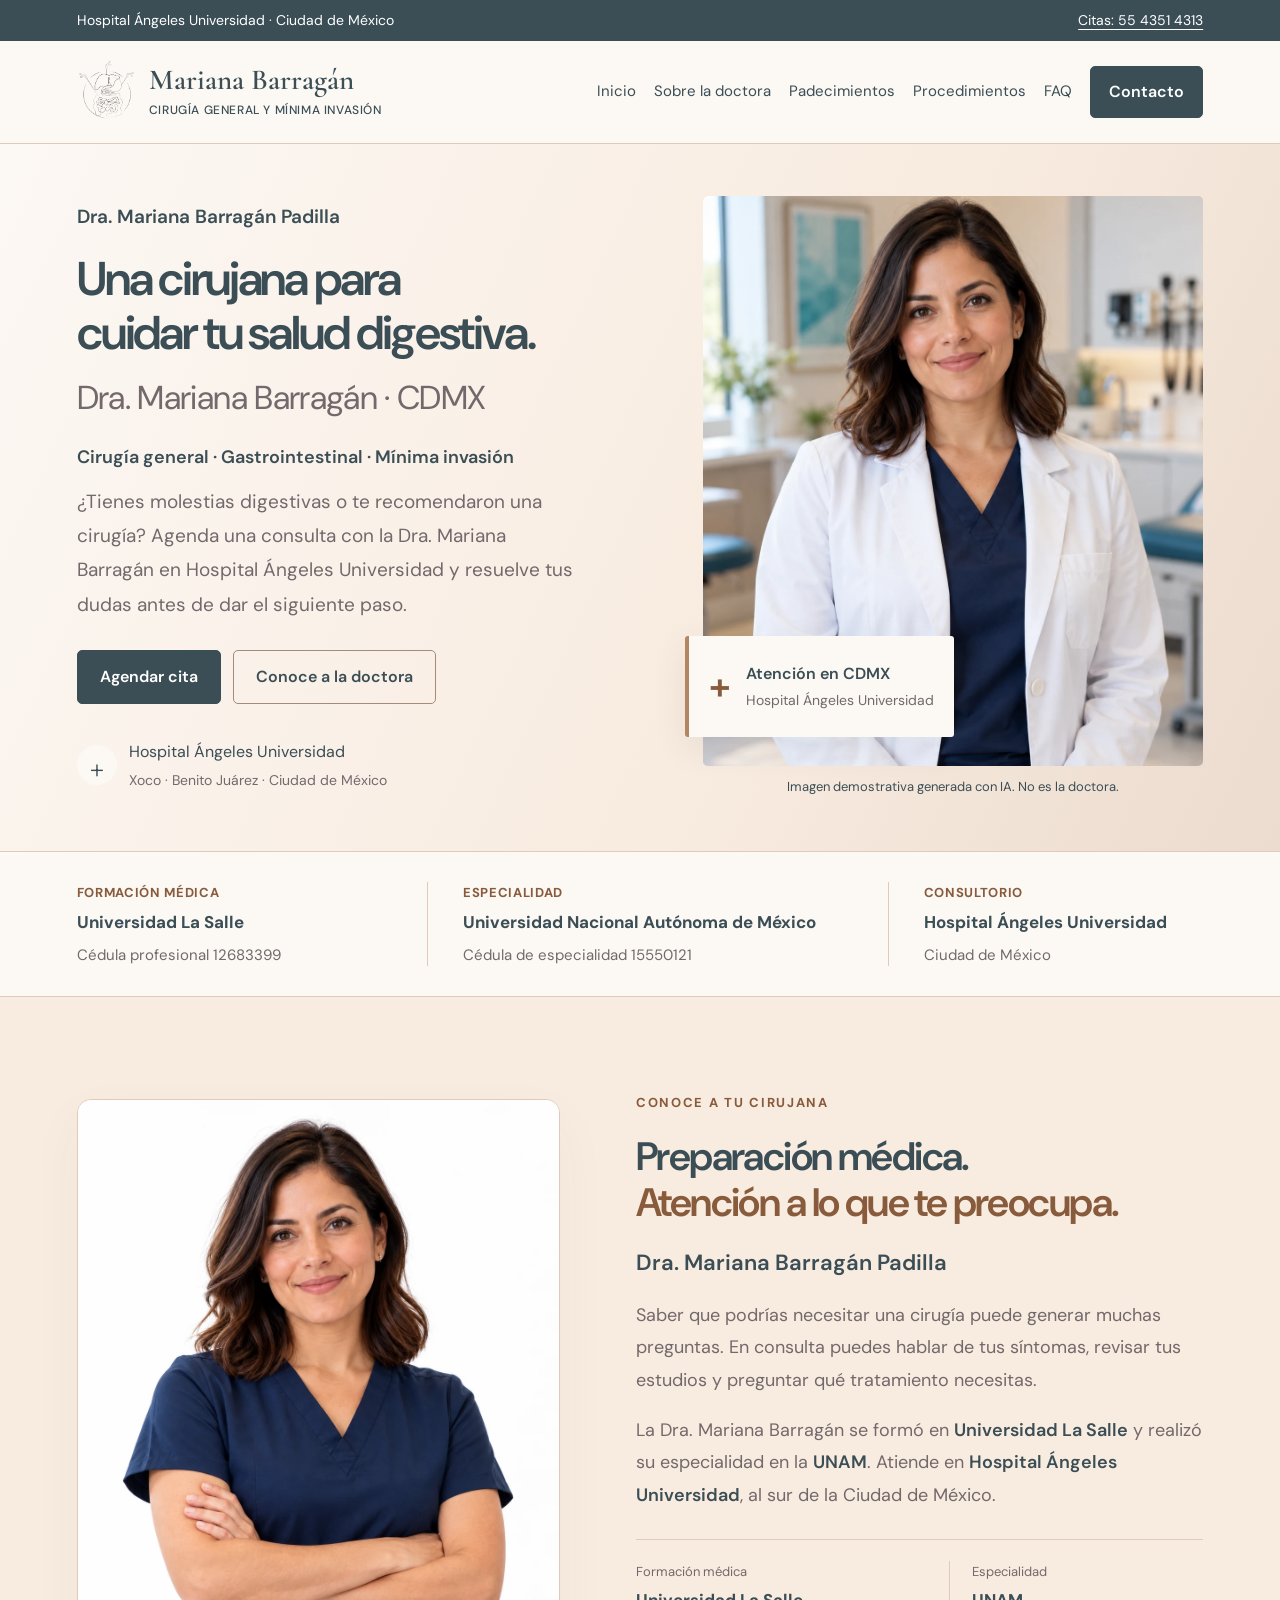
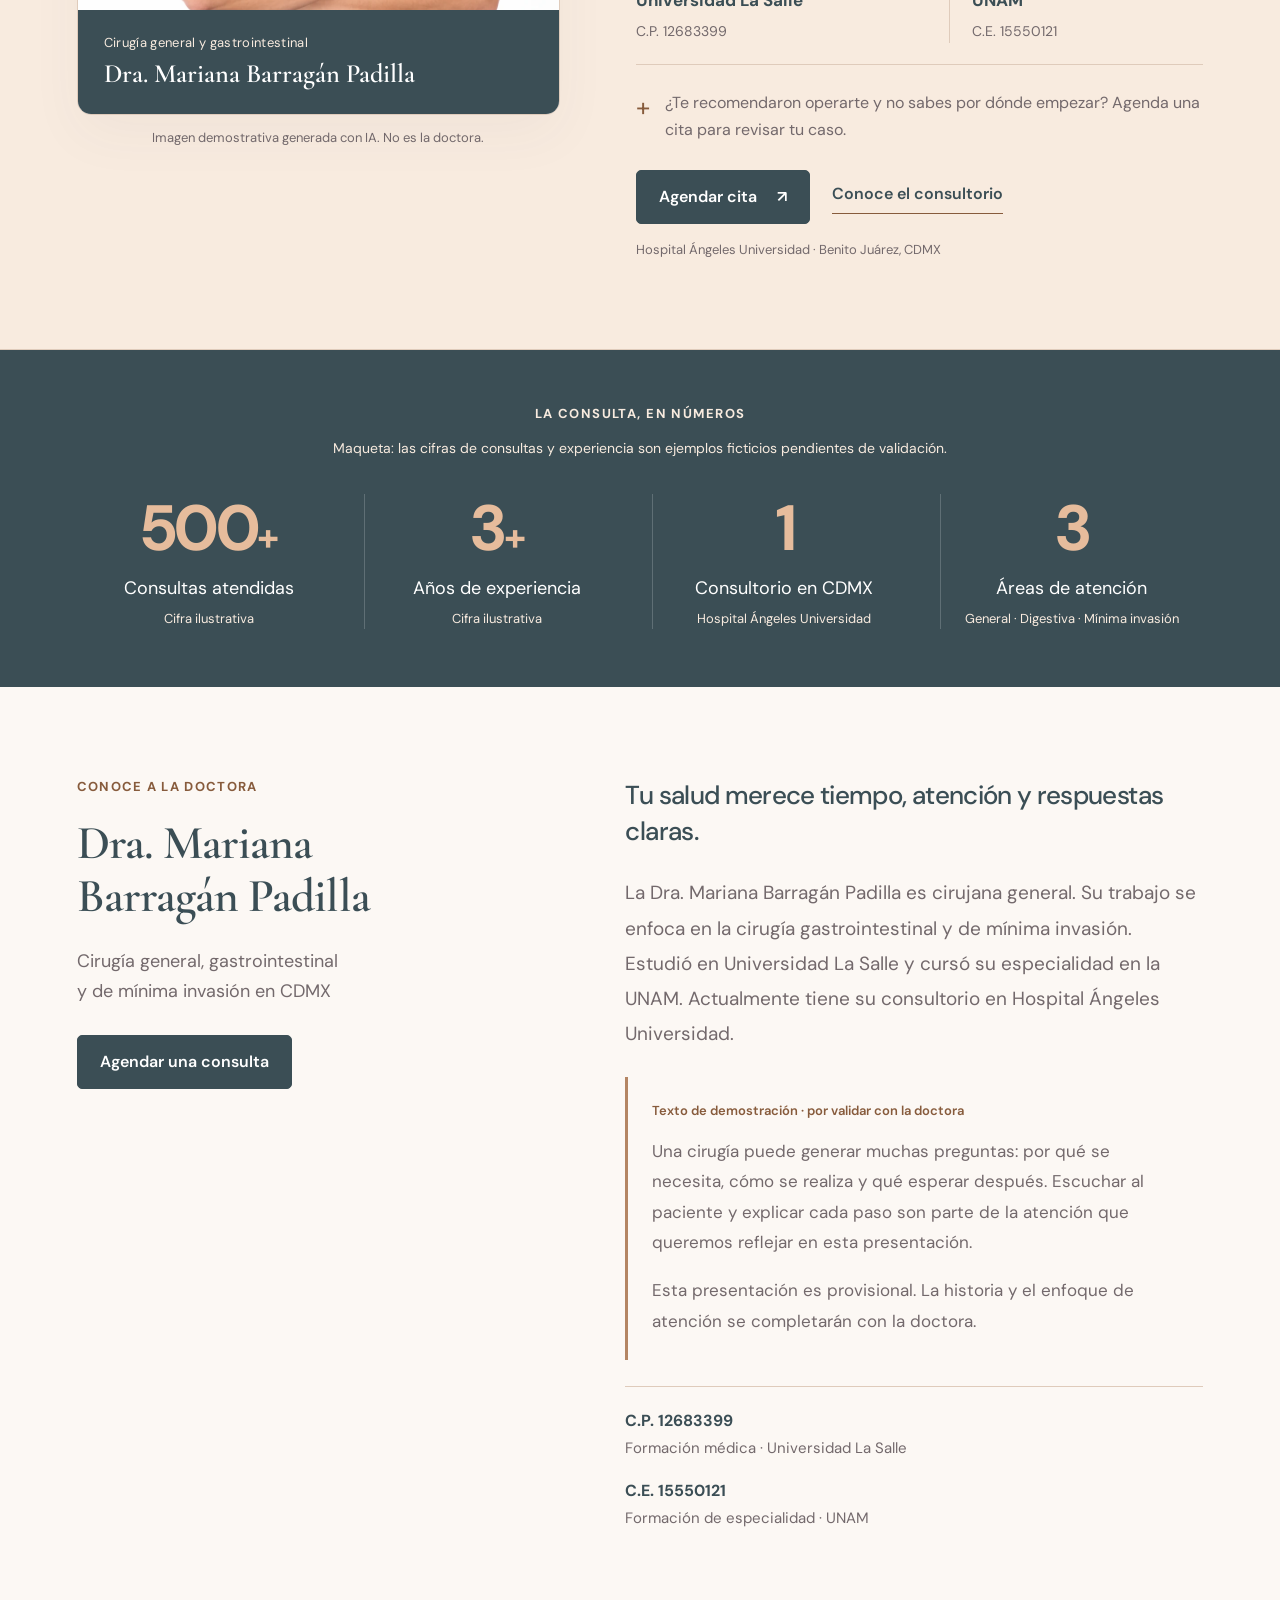
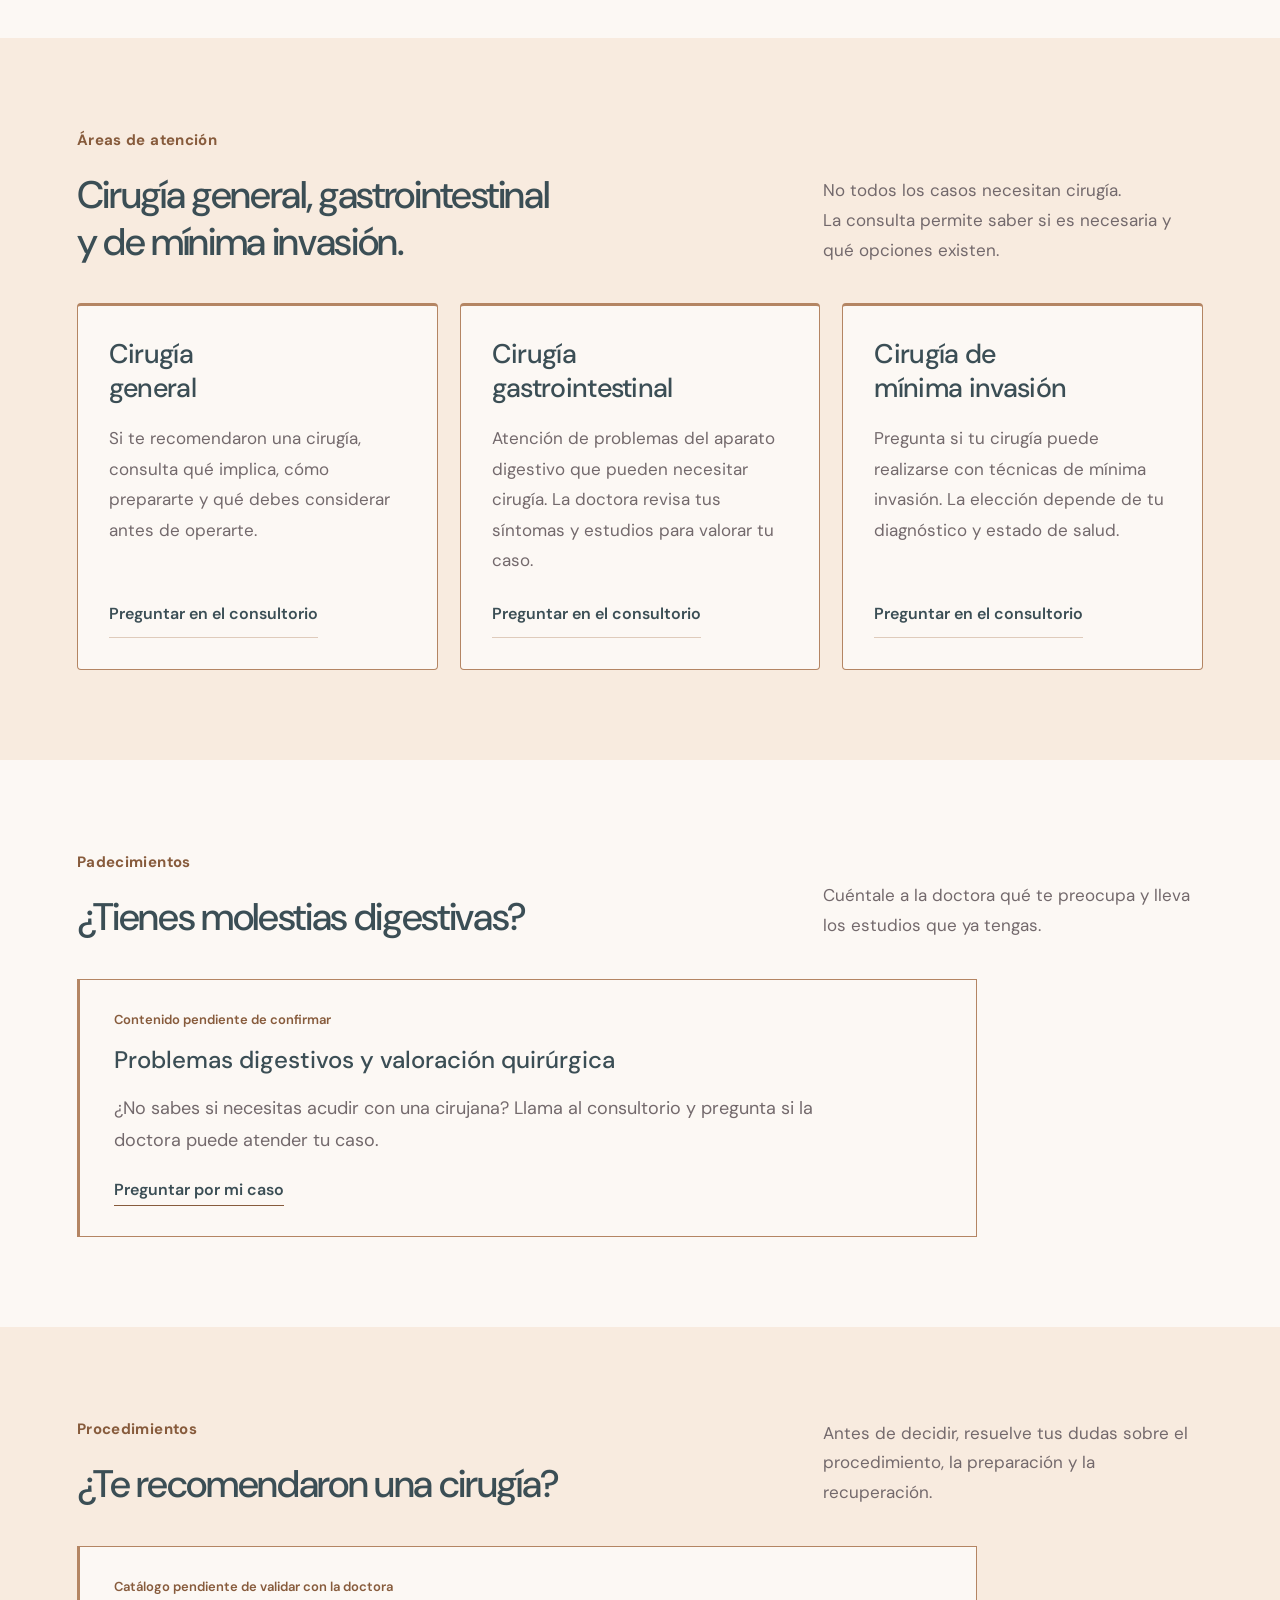
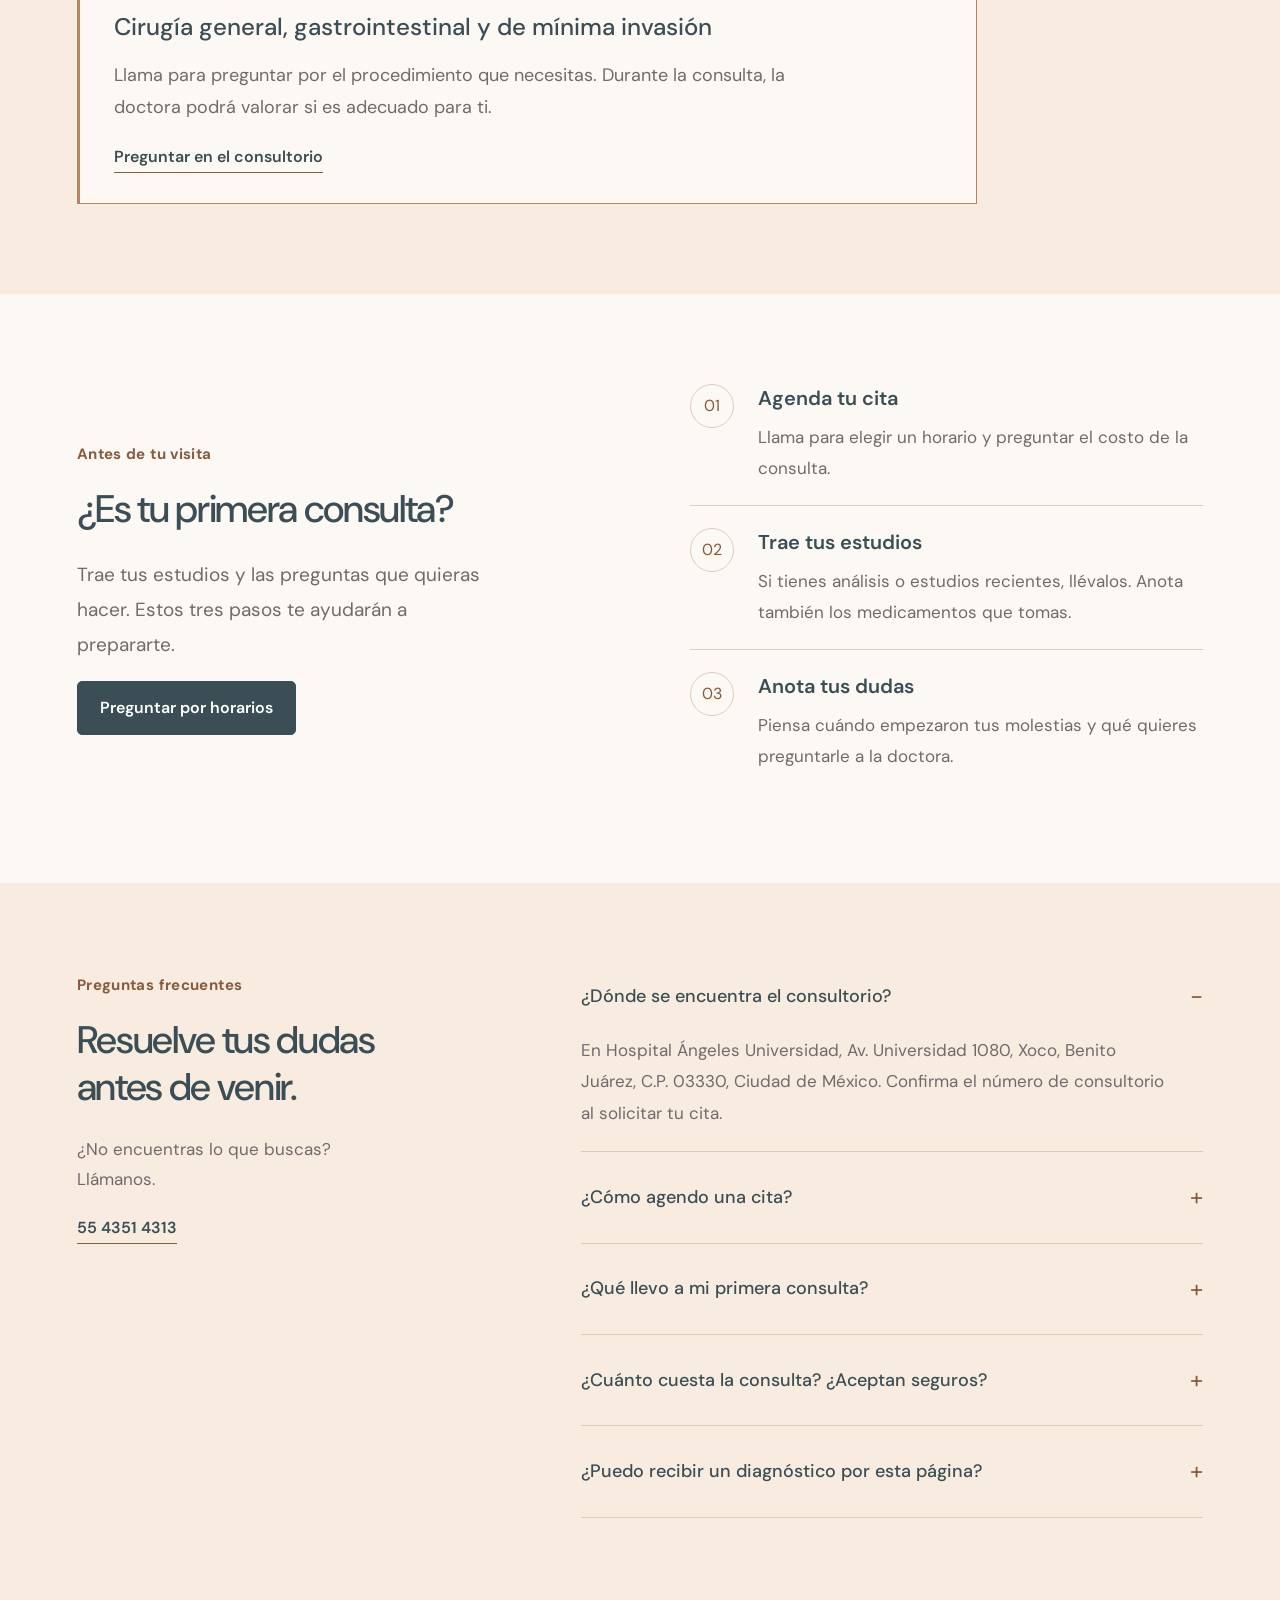
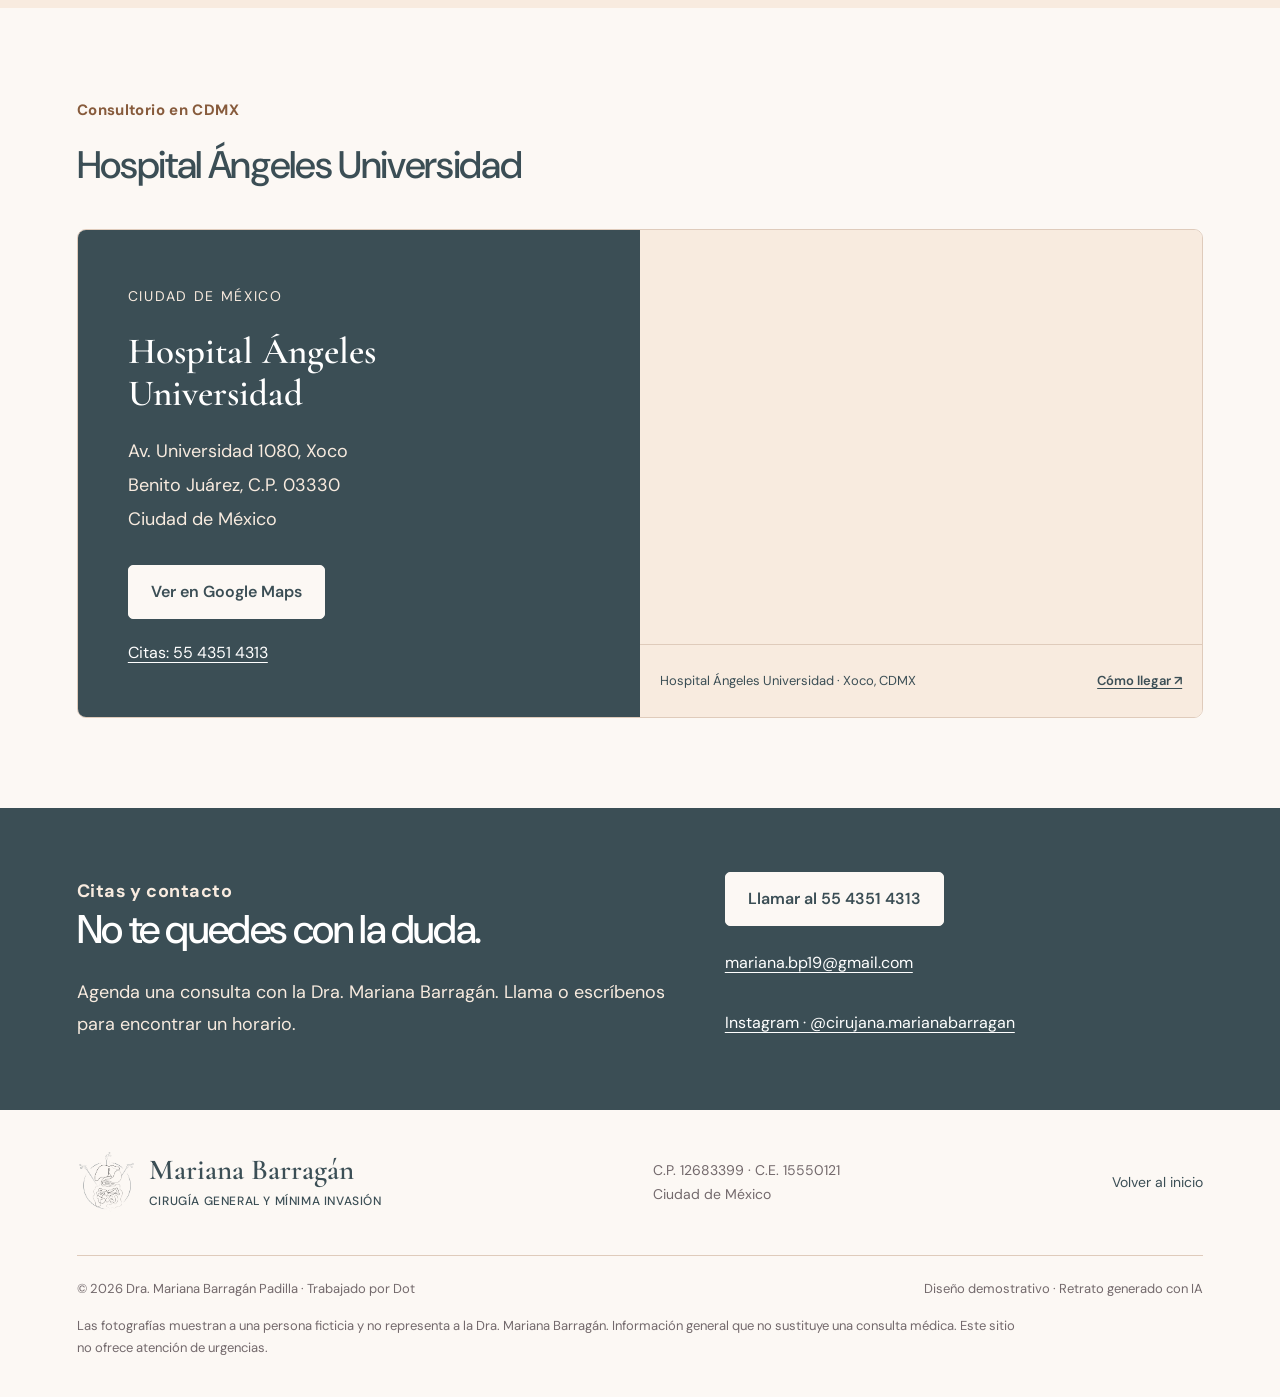
==== index.html @ 7e8cce8a "Página demostrativa de la Dra. Mariana Barragán Padilla Sitio estático trabajado por Dot. Retratos g" ====
<!doctype html>
<html lang="es"><head><meta charset="utf-8"><meta name="viewport" content="width=device-width,initial-scale=1"><meta name="robots" content="noindex,nofollow"><title>Dra. Mariana Barragán | Cirugía general en CDMX</title><meta name="description" content="Cirugía general, gastrointestinal y de mínima invasión. Dra. Mariana Barragán Padilla, Hospital Ángeles Universidad, Ciudad de México."><meta name="theme-color" content="#3b4e55"><link rel="icon" href="favicon.svg"><link rel="preconnect" href="https://fonts.googleapis.com"><link rel="preconnect" href="https://fonts.gstatic.com" crossorigin><link rel="stylesheet" href="style.css"></head>
<body><a class="skip" href="#contenido">Saltar al contenido</a>
<div class="topbar"><div class="wrap"><span>Hospital Ángeles Universidad · Ciudad de México</span><a href="tel:+525543514313">Citas: 55 4351 4313</a></div></div>
<header><div class="wrap navigation"><a class="brand" href="#inicio"><img src="isotipo.png" alt="" width="54" height="58"><span>Mariana Barragán<small>CIRUGÍA GENERAL Y MÍNIMA INVASIÓN</small></span></a><button class="menu-toggle" aria-label="Abrir menú" aria-expanded="false" aria-controls="menu">Menú <span>☰</span></button><nav id="menu" aria-label="Principal"><a href="#inicio">Inicio</a><a href="#trayectoria">Sobre la doctora</a><a href="#padecimientos">Padecimientos</a><a href="#procedimientos">Procedimientos</a><a href="#preguntas">FAQ</a><a class="button compact" href="#contacto">Contacto</a></nav></div></header>
<main id="contenido"><section class="hero" id="inicio"><div class="wrap hero-grid"><div class="hero-copy"><p class="eyebrow">Dra. Mariana Barragán Padilla</p><h1>Una cirujana para<br>cuidar tu salud digestiva.<br><em>Dra. Mariana Barragán · CDMX</em></h1><p class="doctor-name">Cirugía general · Gastrointestinal · Mínima invasión</p><p class="lead">¿Tienes molestias digestivas o te recomendaron una cirugía? Agenda una consulta con la Dra. Mariana Barragán en Hospital Ángeles Universidad y resuelve tus dudas antes de dar el siguiente paso.</p><div class="actions"><a class="button" href="tel:+525543514313">Agendar cita</a><a class="button secondary" href="#perfil">Conoce a la doctora</a></div><div class="hero-note"><span class="plus" aria-hidden="true">+</span><span>Hospital Ángeles Universidad<small>Xoco · Benito Juárez · Ciudad de México</small></span></div></div><figure class="portrait"><img src="doctora-demo.webp" alt="Retrato demostrativo de una médica ficticia generado con inteligencia artificial" width="1024" height="1280" fetchpriority="high"><figcaption>Imagen demostrativa generada con IA. No es la doctora.</figcaption><div class="portrait-card"><span class="card-symbol" aria-hidden="true">+</span><div>Atención en CDMX<small>Hospital Ángeles Universidad</small></div></div></figure></div></section>
<section class="credentials-strip" aria-label="Datos profesionales"><div class="wrap credentials-grid"><div><small>FORMACIÓN MÉDICA</small><strong>Universidad La Salle</strong><span>Cédula profesional 12683399</span></div><div><small>ESPECIALIDAD</small><strong>Universidad Nacional Autónoma de México</strong><span>Cédula de especialidad 15550121</span></div><div><small>CONSULTORIO</small><strong>Hospital Ángeles Universidad</strong><span>Ciudad de México</span></div></div></section>
<section class="profile-section" id="perfil"><div class="section wrap profile">
<figure class="profile-photo"><div class="profile-photo-frame"><img src="doctora-perfil.webp" alt="Retrato demostrativo de una cirujana ficticia con uniforme azul, generado con inteligencia artificial" width="1086" height="1448" loading="lazy"><div class="profile-photo-label"><span>Cirugía general y gastrointestinal</span><strong>Dra. Mariana Barragán Padilla</strong></div></div><figcaption>Imagen demostrativa generada con IA. No es la doctora.</figcaption></figure>
<div class="profile-copy"><p class="eyebrow">Conoce a tu cirujana</p><h2>Preparación médica.<br><em>Atención a lo que te preocupa.</em></h2><p class="profile-name">Dra. Mariana Barragán Padilla</p><p class="body-copy">Saber que podrías necesitar una cirugía puede generar muchas preguntas. En consulta puedes hablar de tus síntomas, revisar tus estudios y preguntar qué tratamiento necesitas.</p><p class="body-copy">La Dra. Mariana Barragán se formó en <strong>Universidad La Salle</strong> y realizó su especialidad en la <strong>UNAM</strong>. Atiende en <strong>Hospital Ángeles Universidad</strong>, al sur de la Ciudad de México.</p>
<div class="profile-credentials" aria-label="Formación y ubicación"><div><span>Formación médica</span><strong>Universidad La Salle</strong><small>C.P. 12683399</small></div><div><span>Especialidad</span><strong>UNAM</strong><small>C.E. 15550121</small></div></div>
<div class="profile-invitation"><span aria-hidden="true">+</span><p>¿Te recomendaron operarte y no sabes por dónde empezar? Agenda una cita para revisar tu caso.</p></div>
<div class="profile-actions"><a class="button" href="tel:+525543514313">Agendar cita <span aria-hidden="true">↗</span></a><a class="text-link" href="#ubicacion">Conoce el consultorio</a></div><p class="profile-location">Hospital Ángeles Universidad · Benito Juárez, CDMX</p></div></div></section>
<section class="practice-numbers" aria-labelledby="numbers-title"><div class="wrap"><p class="eyebrow" id="numbers-title">La consulta, en números</p><p class="demo-note">Maqueta: las cifras de consultas y experiencia son ejemplos ficticios pendientes de validación.</p><div class="numbers-grid"><div><strong>500<span>+</span></strong><p>Consultas atendidas</p><small>Cifra ilustrativa</small></div><div><strong>3<span>+</span></strong><p>Años de experiencia</p><small>Cifra ilustrativa</small></div><div><strong>1</strong><p>Consultorio en CDMX</p><small>Hospital Ángeles Universidad</small></div><div><strong>3</strong><p>Áreas de atención</p><small>General · Digestiva · Mínima invasión</small></div></div></div></section>
<section class="section wrap biography" id="trayectoria"><div class="biography-title"><p class="eyebrow">Conoce a la doctora</p><h2>Dra. Mariana<br>Barragán Padilla</h2><p class="biography-specialty">Cirugía general, gastrointestinal<br>y de mínima invasión en CDMX</p><a class="button" href="#contacto">Agendar una consulta</a></div><div class="biography-content"><p class="biography-lead">Tu salud merece tiempo, atención y respuestas claras.</p><p class="body-copy">La Dra. Mariana Barragán Padilla es cirujana general. Su trabajo se enfoca en la cirugía gastrointestinal y de mínima invasión. Estudió en Universidad La Salle y cursó su especialidad en la UNAM. Actualmente tiene su consultorio en Hospital Ángeles Universidad.</p><div class="biography-draft"><span class="draft-label">Texto de demostración · por validar con la doctora</span><p>Una cirugía puede generar muchas preguntas: por qué se necesita, cómo se realiza y qué esperar después. Escuchar al paciente y explicar cada paso son parte de la atención que queremos reflejar en esta presentación.</p><p>Esta presentación es provisional. La historia y el enfoque de atención se completarán con la doctora.</p></div><div class="biography-licenses"><p><strong>C.P. 12683399</strong><span>Formación médica · Universidad La Salle</span></p><p><strong>C.E. 15550121</strong><span>Formación de especialidad · UNAM</span></p></div></div></section>
<section class="specialties section" id="especialidades"><div class="wrap"><div class="section-heading"><div><p class="eyebrow">Áreas de atención</p><h2>Cirugía general, gastrointestinal<br>y de mínima invasión.</h2></div><p>No todos los casos necesitan cirugía.<br>La consulta permite saber si es necesaria y qué opciones existen.</p></div><div class="specialty-grid"><article><h3>Cirugía<br>general</h3><p>Si te recomendaron una cirugía, consulta qué implica, cómo prepararte y qué debes considerar antes de operarte.</p><a href="#contacto">Preguntar en el consultorio</a></article><article><h3>Cirugía<br>gastrointestinal</h3><p>Atención de problemas del aparato digestivo que pueden necesitar cirugía. La doctora revisa tus síntomas y estudios para valorar tu caso.</p><a href="#contacto">Preguntar en el consultorio</a></article><article><h3>Cirugía de<br>mínima invasión</h3><p>Pregunta si tu cirugía puede realizarse con técnicas de mínima invasión. La elección depende de tu diagnóstico y estado de salud.</p><a href="#contacto">Preguntar en el consultorio</a></article></div></div></section>
<section class="section wrap clinical-menu" id="padecimientos"><div class="section-heading"><div><p class="eyebrow">Padecimientos</p><h2>¿Tienes molestias digestivas?</h2></div><p>Cuéntale a la doctora qué te preocupa y lleva los estudios que ya tengas.</p></div><div class="pending-catalog"><span class="draft-label">Contenido pendiente de confirmar</span><h3>Problemas digestivos y valoración quirúrgica</h3><p>¿No sabes si necesitas acudir con una cirujana? Llama al consultorio y pregunta si la doctora puede atender tu caso.</p><a class="text-link" href="#contacto">Preguntar por mi caso</a></div></section>
<section class="procedures-section" id="procedimientos"><div class="section wrap"><div class="section-heading"><div><p class="eyebrow">Procedimientos</p><h2>¿Te recomendaron una cirugía?</h2></div><p>Antes de decidir, resuelve tus dudas sobre el procedimiento, la preparación y la recuperación.</p></div><div class="pending-catalog"><span class="draft-label">Catálogo pendiente de validar con la doctora</span><h3>Cirugía general, gastrointestinal y de mínima invasión</h3><p>Llama para preguntar por el procedimiento que necesitas. Durante la consulta, la doctora podrá valorar si es adecuado para ti.</p><a class="text-link" href="#contacto">Preguntar en el consultorio</a></div></div></section>
<section class="section wrap preparation"><div><p class="eyebrow">Antes de tu visita</p><h2>¿Es tu primera consulta?</h2><p class="body-copy">Trae tus estudios y las preguntas que quieras hacer. Estos tres pasos te ayudarán a prepararte.</p><a class="button" href="tel:+525543514313">Preguntar por horarios</a></div><div class="steps"><article><span>01</span><div><h3>Agenda tu cita</h3><p>Llama para elegir un horario y preguntar el costo de la consulta.</p></div></article><article><span>02</span><div><h3>Trae tus estudios</h3><p>Si tienes análisis o estudios recientes, llévalos. Anota también los medicamentos que tomas.</p></div></article><article><span>03</span><div><h3>Anota tus dudas</h3><p>Piensa cuándo empezaron tus molestias y qué quieres preguntarle a la doctora.</p></div></article></div></section>
<section class="faq section" id="preguntas"><div class="wrap faq-grid"><div><p class="eyebrow">Preguntas frecuentes</p><h2>Resuelve tus dudas antes de venir.</h2><p>¿No encuentras lo que buscas? Llámanos.</p><a class="text-link" href="tel:+525543514313">55 4351 4313</a></div><div class="questions"><details open><summary>¿Dónde se encuentra el consultorio?</summary><p>En Hospital Ángeles Universidad, Av. Universidad 1080, Xoco, Benito Juárez, C.P. 03330, Ciudad de México. Confirma el número de consultorio al solicitar tu cita.</p></details><details><summary>¿Cómo agendo una cita?</summary><p>Llama al 55 4351 4313 o escribe a mariana.bp19@gmail.com. En el consultorio te confirmarán el horario y los datos de tu cita.</p></details><details><summary>¿Qué llevo a mi primera consulta?</summary><p>Lleva los estudios que tengas y una lista de los medicamentos que tomas. Si necesitas alguna preparación, te lo indicarán al agendar.</p></details><details><summary>¿Cuánto cuesta la consulta? ¿Aceptan seguros?</summary><p>Llama al consultorio para conocer el costo y preguntar si trabajan con tu aseguradora. Confírmalo antes de acudir.</p></details><details><summary>¿Puedo recibir un diagnóstico por esta página?</summary><p>No. La información del sitio es general y no sustituye una valoración médica. Este sitio no ofrece atención de urgencias.</p></details></div></div></section>
<section class="section wrap location" id="ubicacion"><div class="location-heading"><p class="eyebrow">Consultorio en CDMX</p><h2>Hospital Ángeles Universidad</h2></div><div class="location-card"><div class="address-block"><span class="location-label">CIUDAD DE MÉXICO</span><h3>Hospital Ángeles<br>Universidad</h3><address>Av. Universidad 1080, Xoco<br>Benito Juárez, C.P. 03330<br>Ciudad de México</address><a class="button light" href="https://www.google.com/maps/search/?api=1&amp;query=Hospital+Angeles+Universidad+Av+Universidad+1080+Xoco+Ciudad+de+Mexico" target="_blank" rel="noopener noreferrer">Ver en Google Maps</a><a class="location-call" href="tel:+525543514313">Citas: 55 4351 4313</a></div><div class="location-map"><iframe title="Mapa de Google Maps: Hospital Ángeles Universidad, Av. Universidad 1080, Xoco, Ciudad de México" src="https://maps.google.com/maps?q=Hospital%20Angeles%20Universidad%20Av%20Universidad%201080%20Xoco%20Ciudad%20de%20Mexico&amp;z=16&amp;output=embed" width="600" height="450" loading="lazy" referrerpolicy="no-referrer-when-downgrade" allowfullscreen></iframe><div class="map-caption"><span>Hospital Ángeles Universidad · Xoco, CDMX</span><a href="https://www.google.com/maps/dir/?api=1&amp;destination=Hospital+Angeles+Universidad+Av+Universidad+1080+Xoco+Ciudad+de+Mexico" target="_blank" rel="noopener noreferrer">Cómo llegar ↗</a></div></div></div></section>
<section class="contact" id="contacto"><div class="wrap contact-grid"><div><p class="eyebrow">Citas y contacto</p><h2>No te quedes con la duda.</h2><p>Agenda una consulta con la Dra. Mariana Barragán. Llama o escríbenos para encontrar un horario.</p></div><div class="contact-links"><a class="button light" href="tel:+525543514313">Llamar al 55 4351 4313</a><a href="mailto:mariana.bp19@gmail.com">mariana.bp19@gmail.com</a><a href="https://www.instagram.com/cirujana.marianabarragan/" target="_blank" rel="noopener noreferrer">Instagram · @cirujana.marianabarragan</a></div></div></section></main>
<footer class="wrap"><div class="footer-main"><a class="brand" href="#inicio"><img src="isotipo.png" width="48" height="50" alt=""><span>Mariana Barragán<small>CIRUGÍA GENERAL Y MÍNIMA INVASIÓN</small></span></a><p>C.P. 12683399 · C.E. 15550121<br>Ciudad de México</p><a href="#inicio">Volver al inicio</a></div><div class="footer-bottom"><span>© 2026 Dra. Mariana Barragán Padilla · Trabajado por Dot</span><span>Diseño demostrativo · Retrato generado con IA</span></div><p class="disclaimer">Las fotografías muestran a una persona ficticia y no representa a la Dra. Mariana Barragán. Información general que no sustituye una consulta médica. Este sitio no ofrece atención de urgencias.</p></footer><script src="app.js"></script></body></html>
---- style.css ----
@import url('https://fonts.googleapis.com/css2?family=DM+Sans:wght@400;500;600;700&family=Cormorant+Garamond:ital,wght@0,500;0,600;1,500;1,600&display=swap');
:root{--ink:#3b4e55;--copper:#875b3c;--muted:#73696c;--pale:#f8ebdf;--line:#dfcbbb;--serif:'Cormorant Garamond',Georgia,serif;--sans:'DM Sans',Arial,sans-serif}*{box-sizing:border-box}html{scroll-behavior:smooth;scroll-padding-top:110px}body{margin:0;color:var(--ink);background:#fff;font:16px/1.7 var(--sans)}a{color:inherit;text-decoration:none}button{font:inherit}img{display:block;max-width:100%;height:auto}a,button,summary{-webkit-tap-highlight-color:transparent}a:focus-visible,button:focus-visible,summary:focus-visible{outline:3px solid var(--copper);outline-offset:5px}::selection{background:#ecdbcf}.wrap{width:min(1200px,88%);margin:auto}.skip{position:fixed;top:-100px;background:white;padding:15px;z-index:100}.skip:focus{top:0}.topbar{background:var(--ink);color:white;font-size:0.8125rem;padding:8px 0}.topbar .wrap{display:flex;justify-content:space-between;gap:20px}header{position:sticky;top:0;z-index:20;background:#fcf8f4fa;border-bottom:1px solid var(--line)}.navigation{min-height:95px;display:flex;align-items:center;justify-content:space-between;gap:25px}.brand{display:flex;align-items:center;gap:12px;flex-shrink:0}.brand img{width:47px;height:58px;object-fit:contain}.brand>span{font:600 25px/1.15 var(--serif)}.brand small{display:block;font:500 10px/1.8 var(--sans);letter-spacing:.1em;margin-top:5px}nav{display:flex;gap:25px;align-items:center;font-size:0.875rem}nav>a:hover{color:var(--copper)}.button{display:inline-flex;align-items:center;justify-content:center;min-height:52px;padding:13px 23px;background:var(--ink);color:#fff;border:1px solid var(--ink);border-radius:5px;font-size:0.875rem;font-weight:600;transition:background .2s,transform .2s}.button:hover{background:#293c43;color:#fff;transform:translateY(-2px)}.button.compact{padding:10px 18px;min-height:43px}.button.secondary{background:transparent;color:var(--ink);border-color:#a68b78}.button.secondary:hover{background:#ecdbcf}.button.light{background:white;color:var(--ink);border-color:white}.menu-toggle{display:none}.hero{background:linear-gradient(110deg,#f8ebdf 0%,#f8ebdf 56%,#f8ebdf 56%);overflow:hidden}.hero-grid{display:grid;grid-template-columns:1.08fr 1fr;gap:64px;align-items:center;padding-top:54px;padding-bottom:60px}.eyebrow{font-size:0.75rem;letter-spacing:.15em;line-height:1.6;font-weight:700;color:var(--copper);margin:0 0 20px}.rule{display:inline-block;width:25px;height:1px;background:var(--copper);vertical-align:middle;margin-right:9px}h1,h2,h3,p,figure{margin-top:0}h1{font:600 clamp(47px,4.5vw,68px)/1.05 var(--serif);letter-spacing:-.03em;margin-bottom:24px}em{font-weight:500;color:var(--copper)}.doctor-name{font-size:1.1875rem;font-weight:600;margin:0 0 13px}.lead{color:var(--muted);max-width:460px;font-size:1rem;line-height:1.8;margin-bottom:28px}.actions{display:flex;gap:12px;flex-wrap:wrap}.hero-note{display:flex;align-items:center;gap:12px;margin-top:34px;font-size:0.875rem}.hero-note small{display:block;color:var(--muted);font-size:0.75rem;margin-top:2px}.plus{font:35px var(--serif);width:40px;height:40px;background:white;border-radius:50%;text-align:center}.portrait{position:relative;margin:0;padding-bottom:33px}.portrait>img{width:100%;height:550px;object-fit:cover;object-position:center 30%;border-radius:110px 12px 12px 12px;background:#ecdbcf}.portrait figcaption{position:absolute;bottom:0;left:0;width:100%;font-size:0.75rem;color:#73696c;text-align:center}.portrait-card{position:absolute;left:-25px;bottom:62px;background:white;padding:18px 22px;display:flex;align-items:center;gap:15px;box-shadow:0 12px 35px #3b4e5515;border-radius:7px;font-size:0.9375rem;font-weight:600}.portrait-card small{font-size:0.75rem;display:block;color:var(--muted);font-weight:400}.card-symbol{font-size:2.125rem;color:var(--copper)}.credentials-strip{border-bottom:1px solid var(--line)}.credentials-grid{display:grid;grid-template-columns:1fr 1.35fr 1fr;padding:27px 0;gap:35px}.credentials-grid>div+div{border-left:1px solid var(--line);padding-left:35px}.credentials-grid small{display:block;font-size:0.6875rem;letter-spacing:.12em;color:var(--copper);font-weight:700;margin-bottom:6px}.credentials-grid strong{display:block;font-size:0.9375rem;line-height:1.5}.credentials-grid span{display:block;color:var(--muted);font-size:0.75rem;margin-top:4px}.section{padding-top:100px;padding-bottom:100px}h2{font:500 clamp(36px,3.6vw,50px)/1.1 var(--serif);letter-spacing:-.02em;margin-bottom:24px}h3{font:600 30px/1.12 var(--serif)}.body-copy{color:var(--muted);line-height:1.9;margin-bottom:19px}.profile{display:grid;grid-template-columns:.92fr 1.08fr;gap:90px;align-items:center}.profile-art{background:#fcf8f4;border-radius:8px;padding:35px}.logo-panel{display:grid;place-items:center;height:340px}.logo-panel img{height:300px;width:auto;object-fit:contain;mix-blend-mode:multiply}.profile-caption{padding-top:28px;border-top:1px solid #dfcbbb;text-align:center}.profile-caption span{font:600 25px var(--serif)}.profile-caption small{display:block;font-size:0.75rem;margin-top:7px}.education{margin:25px 0}.education>div{display:flex;gap:17px;padding:12px 0}.education>div>span{color:var(--copper);font-size:0.8125rem;margin-top:4px}.education p{margin:0;font-size:0.875rem;color:var(--muted)}.education strong{display:block;color:var(--ink);font-weight:600}.text-link{font-size:0.875rem;font-weight:600;border-bottom:1px solid var(--copper);padding-bottom:5px}.specialties{background:var(--pale)}.section-heading{display:flex;justify-content:space-between;align-items:end;gap:70px;margin-bottom:38px}.section-heading h2{margin-bottom:0}.section-heading>p{max-width:350px;color:var(--muted);margin:0;font-size:0.9375rem}.specialty-grid{display:grid;grid-template-columns:repeat(3,1fr);gap:22px}.specialty-grid article{background:white;border:1px solid var(--line);padding:32px;border-radius:8px}.index{color:var(--copper);font-size:0.8125rem;display:block;margin-bottom:25px}.specialty-grid h3{font-size:2.125rem;margin-bottom:18px}.specialty-grid p{font-size:0.9375rem;color:var(--muted);margin-bottom:25px}.specialty-grid a{font-size:0.875rem;font-weight:600;border-bottom:1px solid #dfcbbb;padding-bottom:5px}.preparation{display:grid;grid-template-columns:1fr 1fr;gap:100px;align-items:center}.preparation .body-copy{max-width:410px}.steps article{display:flex;gap:24px;padding:22px 0;border-bottom:1px solid var(--line)}.steps article:first-child{padding-top:0}.steps article:last-child{border:0}.steps article>span{border:1px solid #dfcbbb;border-radius:50%;height:44px;min-width:44px;display:grid;place-items:center;font-size:0.875rem;color:var(--copper)}.steps h3{font-family:var(--sans);font-size:1.125rem;margin-bottom:10px}.steps p{font-size:0.9375rem;color:var(--muted);margin:0}.faq{background:#fcf8f4}.faq-grid{display:grid;grid-template-columns:.8fr 1.2fr;gap:90px}.faq-grid>div>p:not(.eyebrow){max-width:290px;color:var(--muted);font-size:0.9375rem}.questions details{border-bottom:1px solid #dfcbbb;padding:20px 0}.questions details:first-child{padding-top:0}.questions summary{cursor:pointer;list-style:none;display:flex;align-items:center;justify-content:space-between;gap:20px;font-size:1rem;font-weight:500}.questions summary::-webkit-details-marker{display:none}.questions summary:after{content:'+';font-size:1.5rem;font-weight:400;color:var(--copper)}.questions details[open] summary:after{content:'−'}.questions p{color:var(--muted);font-size:0.9375rem;margin:15px 30px 0 0;line-height:1.8}.location-heading{text-align:center;margin-bottom:40px}.location-card{display:grid;grid-template-columns:1fr 1fr;border-radius:9px;overflow:hidden;border:1px solid var(--line)}.address-block{background:var(--ink);color:white;padding:50px}.location-label{font-size:0.75rem;color:#f8ebdf;letter-spacing:.12em}.address-block h3{font-size:2.3125rem;margin:20px 0}.address-block address{font-style:normal;color:#f8ebdf;font-size:1rem;line-height:1.9;margin-bottom:28px}.visit-info{padding:50px;background:var(--pale);display:flex;flex-direction:column;justify-content:center}.visit-info h3{font-size:2.25rem;margin-bottom:20px}.visit-info p:not(.eyebrow){color:var(--muted);max-width:330px;font-size:0.9375rem}.large-phone{font:500 36px var(--serif);margin:8px 0}.visit-info>span{font-size:0.75rem;color:var(--muted);max-width:275px}.contact{padding:64px 0;background:var(--ink);color:white}.contact-grid{display:grid;grid-template-columns:1.25fr 1fr;gap:50px;align-items:center}.contact .eyebrow{color:#f8ebdf}.contact h2{font-size:2.75rem}.contact h2 em{color:#f8ebdf}.contact p{color:#f8ebdf;margin-bottom:0}.contact-links{display:flex;flex-direction:column;align-items:flex-start;gap:16px}.contact-links>a:not(.button){font-size:0.875rem;overflow-wrap:anywhere}.footer-main{padding:40px 0;display:flex;justify-content:space-between;align-items:center;gap:30px}.footer-main p{color:var(--muted);font-size:0.75rem;margin:0}.footer-main>a:last-child{font-size:0.75rem}.footer-bottom{display:flex;justify-content:space-between;gap:20px;font-size:0.75rem;border-top:1px solid var(--line);padding-top:22px;color:var(--muted)}.disclaimer{font-size:0.75rem;color:var(--muted);line-height:1.7;padding-bottom:25px;margin-top:15px;max-width:950px}@media(min-width:1500px){.hero-grid{padding-top:70px;padding-bottom:70px}}@media(max-width:1050px){nav{gap:16px}.brand>span{font-size:1.375rem}.brand img{width:38px}.hero-grid{gap:35px}.portrait>img{height:520px}.actions{gap:10px}.actions .button{padding:12px 16px}.profile{gap:45px}.preparation,.faq-grid{gap:45px}.section-heading{gap:30px}.specialty-grid article{padding:26px}.contact h2{font-size:2.4375rem}}@media(max-width:820px){.wrap{width:90%}.topbar{font-size:0.75rem}.navigation{min-height:80px}.menu-toggle{display:flex;gap:12px;align-items:center;background:white;border:1px solid var(--line);padding:8px 12px;border-radius:4px;font-size:0.875rem;color:var(--ink)}nav{display:none;position:absolute;top:80px;left:0;right:0;background:white;padding:25px 5%;box-shadow:0 15px 20px #3b4e5510;align-items:stretch}nav.open{display:flex;flex-direction:column}nav>a{padding:7px 0}.hero-grid{gap:25px}.hero-copy h1{font-size:3rem}.portrait>img{height:490px}.portrait-card{left:-10px;padding:12px;font-size:0.75rem;gap:9px}.portrait-card small{font-size:0.75rem}.portrait figcaption{font-size:0.75rem;line-height:1.4}.portrait{padding-bottom:45px}.portrait-card{bottom:66px}.hero-note{font-size:0.75rem}.hero-note small{font-size:0.75rem}.credentials-grid{gap:20px}.credentials-grid>div+div{padding-left:20px}.credentials-grid strong{font-size:0.8125rem}.credentials-grid span{font-size:0.75rem}.profile{gap:35px}.profile-art{padding:20px}.logo-panel{height:290px}.logo-panel img{height:245px}.profile-caption span{font-size:1.375rem}.specialty-grid{gap:14px}.specialty-grid article{padding:22px}.specialty-grid h3{font-size:1.8125rem}.section{padding:75px 0}.address-block,.visit-info{padding:32px}.footer-main .brand small{font-size:0.5625rem}}@media(max-width:620px){html{scroll-padding-top:88px}.topbar .wrap>span{display:none}.topbar .wrap{justify-content:center}.brand>span{font-size:1.4375rem}.brand small{font-size:0.5625rem}.hero{background:var(--pale)}.hero-grid{grid-template-columns:1fr;padding-top:38px;padding-bottom:30px;gap:35px}.hero-copy h1{font-size:clamp(43px,11vw,59px)}.hero-copy .eyebrow{font-size:0.6875rem}.lead{max-width:none}.doctor-name{font-size:1.0625rem}.hero-note{margin-top:26px;font-size:0.875rem}.hero-note small{font-size:0.75rem}.portrait{max-width:470px;width:100%;margin:auto}.portrait>img{height:auto;aspect-ratio:4/4.5;object-position:center 27%;border-top-left-radius:75px}.portrait-card{left:14px;bottom:65px;font-size:0.875rem;padding:15px}.portrait figcaption{bottom:9px}.credentials-grid{grid-template-columns:1fr;padding:20px 0;gap:0}.credentials-grid>div{padding:16px 0;display:block}.credentials-grid>div+div{border-left:0;border-top:1px solid var(--line);padding-left:0}.credentials-grid strong{font-size:1rem}.credentials-grid small{font-size:0.6875rem}.credentials-grid span{font-size:0.8125rem}.profile,.preparation,.faq-grid,.contact-grid{grid-template-columns:1fr;gap:36px}.profile-art{order:2}.logo-panel{height:270px}.profile-caption{padding-top:20px}.profile-caption small{font-size:0.75rem}.section{padding:60px 0}h2{font-size:2.4375rem}.section-heading{display:block}.section-heading>p{margin-top:24px;font-size:1rem;max-width:none}.section-heading>p br{display:none}.specialty-grid{grid-template-columns:1fr;gap:16px}.specialty-grid article{padding:28px}.specialty-grid h3{font-size:2rem}.specialty-grid h3 br{display:none}.index{margin-bottom:18px}.specialty-grid p{font-size:1rem}.preparation .body-copy{max-width:none}.faq-grid>div>p:not(.eyebrow){max-width:none}.questions summary{font-size:1rem}.questions p{font-size:1rem;margin-right:0}.location-heading{text-align:left}.location-card{grid-template-columns:1fr}.address-block,.visit-info{padding:32px}.contact{padding:48px 0}.contact h2{font-size:2.375rem}.contact-links{gap:17px}.footer-main{align-items:flex-start;flex-direction:column;gap:25px;padding:34px 0}.footer-bottom{flex-direction:column;gap:6px}.footer-main .brand small{font-size:0.625rem}.footer-main p{font-size:0.8125rem}}@media(prefers-reduced-motion:reduce){html{scroll-behavior:auto}.button{transition:none}}

/* Second review: accessible clinical typography and evidence-first hierarchy. */
:root{--muted:#73696c;--copper:#875b3c;--pale:#f8ebdf;--line:#dfcbbb}
body{font-size:1.125rem;line-height:1.75}.topbar{font-size:0.875rem}.navigation{min-height:102px}.brand img{width:60px;height:65px}.brand>span{font-size:1.8125rem}.brand small{font-size:0.75rem;letter-spacing:.05em;line-height:1.6}nav{font-size:1rem;gap:23px}.button,.button.compact{font-size:1rem;min-height:50px;padding:12px 22px}.eyebrow{font-size:0.875rem;letter-spacing:.09em}.hero{background:#f8ebdf;border-bottom:1px solid var(--line)}.hero-grid{grid-template-columns:1.15fr 1fr;gap:52px;padding-top:52px;padding-bottom:52px}.hero-copy h1{font-family:var(--sans);font-size:clamp(39px,3.7vw,54px);line-height:1.14;letter-spacing:-.045em;font-weight:600;margin-bottom:25px}.hero-copy h1 em{font:500 1.08em/1.15 var(--serif);letter-spacing:-.025em;display:inline-block;margin-top:7px}.doctor-name{font-size:1.125rem;line-height:1.55;max-width:470px}.lead{font-size:1.125rem;line-height:1.8;max-width:500px}.hero-note{font-size:1rem}.hero-note small{font-size:0.875rem}.portrait>img{height:570px;border-radius:5px;object-position:center 28%}.portrait-card{left:-18px;font-size:1rem;padding:17px 20px;border-left:4px solid var(--copper);border-radius:3px}.portrait-card small{font-size:0.875rem}.portrait figcaption{font-size:0.8125rem;color:#3b4e55}.card-symbol{font-size:2.375rem}.credentials-grid{padding:30px 0}.credentials-grid small{font-size:0.8125rem;letter-spacing:.05em}.credentials-grid strong{font-size:1.0625rem;line-height:1.5}.credentials-grid span{font-size:0.9375rem;line-height:1.5;margin-top:8px}.section{padding-top:90px;padding-bottom:90px}h2{font-size:clamp(39px,3.7vw,52px);line-height:1.12}.body-copy{font-size:1.125rem;line-height:1.85}.profile{gap:70px}.profile-art{background:#fcf8f4}.profile-caption span{font-size:1.8125rem}.profile-caption small{font-size:0.9375rem;line-height:1.6}.education p{font-size:1rem}.education strong{font-size:1.0625rem}.education>div>span{font-size:0.9375rem}.education>div{padding:15px 0;border-bottom:1px solid var(--line)}.text-link{font-size:1rem}.section-heading>p{font-size:1.0625rem;max-width:380px}.specialty-grid article{border-radius:4px;border-top:3px solid var(--copper);padding:31px}.index{font-size:0.9375rem}.specialty-grid h3{font-family:var(--sans);font-weight:500;font-size:1.6875rem;line-height:1.25;letter-spacing:-.025em;min-height:68px}.specialty-grid p{font-size:1.0625rem;line-height:1.8}.specialty-grid a{font-size:1rem;display:inline-block;min-height:38px}.steps h3{font-size:1.25rem;line-height:1.4}.steps p{font-size:1.0625rem;line-height:1.8}.steps article>span{font-size:1rem}.faq{background:#f8ebdf}.faq-grid>div>p:not(.eyebrow){font-size:1.0625rem;max-width:330px}.questions summary{font-size:1.125rem;line-height:1.6;padding:4px 0}.questions p{font-size:1.0625rem;line-height:1.85}.questions details{padding:22px 0}.location-label{font-size:0.875rem}.address-block address{font-size:1.125rem}.visit-info p:not(.eyebrow){font-size:1.125rem}.visit-info>span{font-size:0.875rem;max-width:none}.large-phone{font-family:var(--sans);font-size:2rem;font-weight:500;letter-spacing:-.025em}.contact p{font-size:1.125rem}.contact-links>a:not(.button){font-size:1rem}.footer-main p,.footer-main>a:last-child{font-size:0.875rem}.footer-bottom,.disclaimer{font-size:0.8125rem}.footer-main .brand small{font-size:0.75rem}
@media(max-width:1100px){nav{gap:16px;font-size:0.9375rem}.brand>span{font-size:1.5625rem}.brand small{font-size:0.6875rem}.brand img{width:48px}.navigation{gap:18px}.button.compact{padding:11px 15px}.hero-grid{gap:34px}.actions .button{padding:12px 17px}.portrait>img{height:550px}.profile,.preparation,.faq-grid{gap:45px}.specialty-grid article{padding:24px}.specialty-grid h3{font-size:1.5625rem}.section-heading{gap:35px}}
@media(max-width:950px){.navigation{min-height:90px}.menu-toggle{display:flex;gap:12px;align-items:center;background:white;border:1px solid #a68b78;padding:10px 15px;min-height:48px;border-radius:4px;font-size:1rem;color:var(--ink)}nav{display:none;position:absolute;top:90px;left:0;right:0;background:white;padding:25px 5%;box-shadow:0 15px 20px #3b4e5510;align-items:stretch;font-size:1.0625rem}nav.open{display:flex;flex-direction:column;gap:12px}nav>a{padding:8px 0}.hero-copy h1{font-size:2.375rem}.hero-grid{gap:30px}.portrait>img{height:530px}.portrait-card{font-size:0.875rem;padding:13px;left:-10px}.portrait-card small{font-size:0.8125rem}.credentials-grid{gap:20px}.credentials-grid>div+div{padding-left:20px}.credentials-grid strong{font-size:1rem}.credentials-grid span{font-size:0.875rem}.profile{grid-template-columns:.8fr 1.2fr;gap:35px}.profile-art{padding:22px}.profile-caption small{font-size:0.875rem}.section-heading{align-items:start}.specialty-grid h3{font-size:1.5rem}.specialty-grid article{padding:21px}.specialty-grid p{font-size:1.0625rem}.contact-grid{grid-template-columns:1fr 1fr;gap:35px}.footer-main .brand>span{font-size:1.5625rem}.footer-main .brand small{font-size:0.625rem}}
@media(max-width:700px){.hero-grid{grid-template-columns:1fr;gap:36px}.hero-copy h1{font-size:clamp(37px,6.6vw,49px);max-width:600px}.lead{max-width:580px}.portrait{max-width:500px;width:100%;margin:auto;padding-bottom:45px}.portrait>img{height:auto;aspect-ratio:4/4.6;object-position:center 25%}.portrait-card{left:15px;bottom:65px;font-size:1rem;padding:16px}.portrait-card small{font-size:0.875rem}.portrait figcaption{bottom:4px;font-size:0.8125rem}.credentials-grid{grid-template-columns:1fr;gap:0;padding:12px 0}.credentials-grid>div{padding:22px 0}.credentials-grid>div+div{border-left:0;border-top:1px solid var(--line);padding-left:0}.credentials-grid strong{font-size:1.125rem}.credentials-grid span{font-size:1rem}.credentials-grid small{font-size:0.8125rem}.profile,.preparation,.faq-grid,.contact-grid{grid-template-columns:1fr;gap:38px}.profile-art{order:2}.section-heading{display:block}.section-heading>p{margin-top:24px;max-width:none}.specialty-grid{grid-template-columns:1fr;gap:20px}.specialty-grid article{padding:30px}.specialty-grid h3{font-size:1.6875rem;min-height:0}.specialty-grid h3 br{display:none}.specialty-grid p{font-size:1.125rem}.specialty-grid a{font-size:1.0625rem}.section{padding-top:64px;padding-bottom:64px}.section-heading>p br{display:none}.location-card{grid-template-columns:1fr}.contact-links{align-items:stretch}.contact-links .button{align-self:flex-start}.footer-main{align-items:flex-start;flex-direction:column;gap:24px}.footer-main .brand small{font-size:0.75rem}.footer-bottom{flex-direction:column;gap:7px}}
@media(max-width:620px){.topbar{font-size:0.875rem}.navigation{min-height:88px}.brand>span{font-size:1.5625rem}.brand small{font-size:0.625rem;letter-spacing:.025em}.brand img{width:43px;height:58px}.brand{gap:9px}.menu-toggle{font-size:0.9375rem;padding:8px 11px}nav{top:88px}.hero-grid{padding-top:35px;padding-bottom:30px}.hero-copy .eyebrow{font-size:0.8125rem;letter-spacing:.055em}.hero-copy h1{font-size:clamp(33px,8.8vw,49px);line-height:1.15}.doctor-name{font-size:1.0625rem}.lead{font-size:1.125rem}.hero-note{font-size:1rem}.hero-note small{font-size:0.875rem}.hero-copy .actions{gap:11px}.hero-copy .actions .button{font-size:1rem;padding:12px 17px}.profile-caption small{font-size:0.9375rem}.questions summary{font-size:1.125rem}.questions p{font-size:1.0625rem}.address-block,.visit-info{padding:32px}.footer-main .brand small{font-size:0.6875rem}.footer-bottom,.disclaimer{font-size:0.8125rem}.contact h2{font-size:2.5rem}.hero{background:#f8ebdf}.portrait>img{border-radius:4px}}

h2{font-family:var(--sans);font-weight:500;font-size:clamp(32px,3vw,42px);line-height:1.22;letter-spacing:-.035em}.profile h2{font-family:var(--serif);font-size:3.25rem;letter-spacing:-.015em;line-height:1.12}.profile h2 em{font-style:normal;color:var(--ink)}.eyebrow{letter-spacing:.025em;font-size:0.9375rem;text-transform:none}.hero-copy .eyebrow{font-size:1.1875rem;font-weight:600;color:var(--ink);letter-spacing:0}.hero-copy h1 em{font-family:var(--sans);font-size:.7em;font-style:normal;font-weight:400;letter-spacing:-.02em;line-height:1.3;color:var(--muted);margin-top:16px}.hero-copy h1{margin-bottom:24px}.education>div{border-left:3px solid var(--copper);padding-left:18px;margin:15px 0}.specialty-grid h3{min-height:0;margin-top:0}.specialty-grid article{display:flex;flex-direction:column}.specialty-grid a{margin-top:auto;align-self:flex-start}.specialty-grid p{margin-bottom:24px}.contact h2{font-family:var(--sans);font-size:2.5rem;line-height:1.2;max-width:550px}.location-heading{text-align:left}.section-heading h2{max-width:650px}.body-copy,.lead{font-size:1.1875rem}.topbar a,.contact-links a:not(.button){text-decoration:underline;text-underline-offset:4px}.questions summary{min-height:44px}.contact-links a:not(.button){min-height:44px;padding:7px 0}.footer-main>a:last-child{min-height:44px;display:inline-flex;align-items:center}.profile-art{border-radius:4px}.profile-caption{border-top:1px solid #a68b78}.profile-caption span{font-weight:600}.hero-copy,.portrait,.profile>div,.faq-grid>div,.contact-grid>div{min-width:0}h1,h2,h3{overflow-wrap:break-word}.brand small{font-size:0.75rem}.brand>span{min-width:0}.brand{flex-shrink:1}.brand img{flex-shrink:0}body{overflow-wrap:break-word}@media(max-width:620px){.hero-copy .eyebrow{font-size:1.125rem;letter-spacing:0}.hero-copy h1{font-size:2.375rem}.hero-copy h1 em{font-size:1.6875rem}.body-copy,.lead{font-size:1.125rem}.profile h2{font-size:2.875rem}.contact h2{font-size:2.125rem}.brand small,.footer-main .brand small{font-size:0.75rem;line-height:1.35;max-width:175px}.brand>span{font-size:1.5rem}.brand img{width:37px}.navigation{gap:12px}.menu-toggle{flex-shrink:0}.menu-toggle span{display:none}.contact-links>a:not(.button){font-size:1rem}.hero-grid{gap:25px}}@media(max-width:360px){.hero-copy h1{font-size:2.125rem}.brand>span{font-size:1.3125rem}.brand img{width:30px}.brand small{max-width:155px}.menu-toggle{padding:8px}.wrap{width:92%}}

a,button,summary{touch-action:manipulation}h2,h3{text-wrap:balance}.text-link:hover,.specialty-grid a:hover,.contact-links>a:not(.button):hover{color:var(--copper)}.contact-links>a:not(.button):hover{color:#f8ebdf}.button:hover{transform:none}

/* Portrait-led professional profile */
.profile-section{background:#fcf8f4;border-bottom:1px solid var(--line)}
.profile-section .profile{grid-template-columns:.92fr 1.08fr;gap:76px;align-items:start;padding-top:96px;padding-bottom:88px}
.profile-photo{margin:0;min-width:0;padding-top:6px}
.profile-photo-frame{position:relative;border:1px solid #dfcbbb;border-radius:14px;overflow:hidden;background:#fff;box-shadow:0 20px 55px #3b4e550b}
.profile-photo-frame>img{width:100%;aspect-ratio:4/5.1;object-fit:cover;object-position:center top}
.profile-photo-label{position:absolute;bottom:0;left:0;right:0;padding:24px 26px;background:#3b4e55;color:white}
.profile-photo-label span{display:block;font-size:.8125rem;line-height:1.4;letter-spacing:.025em;color:#f8ebdf;margin-bottom:7px}
.profile-photo-label strong{display:block;font:600 1.65rem/1.15 var(--serif)}
.profile-photo figcaption{font-size:.8125rem;line-height:1.5;color:var(--muted);padding:13px 5px;text-align:center}
.profile-copy>.eyebrow{text-transform:uppercase;font-size:.8125rem;letter-spacing:.13em;margin-bottom:20px}
.profile-section .profile h2{font:600 clamp(32px,3.1vw,44px)/1.16 var(--sans);letter-spacing:-.04em;margin-bottom:22px}
.profile-section .profile h2 em{color:var(--copper);font:inherit}
.profile-name{font-weight:600;font-size:1.375rem;line-height:1.4;margin-bottom:20px}
.profile-copy .body-copy{font-size:1.125rem;line-height:1.8;margin-bottom:18px}
.profile-copy .body-copy strong{font-weight:600;color:var(--ink)}
.profile-credentials{display:grid;grid-template-columns:1.15fr 1fr;gap:20px;margin:28px 0 24px;padding:21px 0;border-top:1px solid #dfcbbb;border-bottom:1px solid #dfcbbb}
.profile-credentials>div+div{border-left:1px solid #dfcbbb;padding-left:22px}
.profile-credentials span,.profile-credentials strong,.profile-credentials small{display:block}
.profile-credentials span{font-size:.8125rem;color:var(--muted);margin-bottom:5px}
.profile-credentials strong{font-size:1.0625rem;line-height:1.4}
.profile-credentials small{font-size:.875rem;color:var(--muted);margin-top:6px}
.profile-invitation{display:flex;gap:15px;margin-bottom:26px}
.profile-invitation>span{color:var(--copper);font-size:1.625rem;line-height:1.4}
.profile-invitation p{font-size:1rem;line-height:1.7;margin:0;color:var(--muted)}
.profile-actions{display:flex;align-items:center;flex-wrap:wrap;gap:22px}
.profile-actions .button{gap:20px;min-height:54px}
.profile-location{font-size:.8125rem;color:var(--muted);margin:15px 0 0}
@media(max-width:950px){.profile-section .profile{gap:35px;grid-template-columns:.9fr 1.1fr}.profile-photo-label{padding:20px}.profile-photo-label strong{font-size:1.45rem}.profile-section .profile h2{font-size:2rem}.profile-name{font-size:1.1875rem}}
@media(max-width:700px){.profile-section .profile{grid-template-columns:1fr;gap:32px;padding-top:56px;padding-bottom:56px}.profile-photo{max-width:460px;width:100%;margin:auto}.profile-photo-frame>img{aspect-ratio:4/4.7}.profile-section .profile h2{font-size:clamp(31px,7.5vw,40px)}.profile-photo-label strong{font-size:1.65rem}.profile-name{font-size:1.25rem}.profile-credentials{gap:14px}.profile-credentials>div+div{padding-left:16px}.profile-actions{gap:20px}.profile-photo figcaption{font-size:.8125rem}}

/* Clinical profile, demonstration metrics and confirmed-content placeholders */
.practice-numbers{background:#3b4e55;color:white;padding:54px 0 58px;text-align:center}
.practice-numbers .eyebrow{color:#f8ebdf;letter-spacing:.11em;text-transform:uppercase;font-size:.8125rem;margin-bottom:12px}
.demo-note{font-size:.875rem;line-height:1.6;color:#f8ebdf;max-width:680px;margin:0 auto 34px}
.numbers-grid{display:grid;grid-template-columns:repeat(4,1fr);gap:24px}
.numbers-grid>div+div{border-left:1px solid #ffffff30}
.numbers-grid strong{font:700 clamp(42px,5vw,64px)/1.1 var(--sans);color:#e6bc9c;letter-spacing:-.04em;display:block}
.numbers-grid strong>span{font-size:.6em}.numbers-grid p{font-size:1.125rem;line-height:1.4;margin:12px 0 8px}.numbers-grid small{display:block;font-size:.8125rem;color:#f8ebdf;line-height:1.5}
.biography{display:grid;grid-template-columns:.9fr 1.1fr;gap:76px;align-items:start}
.biography-title .eyebrow{font-size:.8125rem;text-transform:uppercase;letter-spacing:.1em;max-width:310px}
.biography-title h2{font:600 clamp(36px,3.7vw,50px)/1.1 var(--serif);letter-spacing:-.02em}
.biography-specialty{font-size:1.125rem;color:var(--muted);line-height:1.7;margin-bottom:28px}
.biography-lead{font-size:1.625rem;font-weight:500;line-height:1.4;letter-spacing:-.025em}
.biography-draft{padding:24px;background:#fcf8f4;border-left:3px solid var(--copper);margin:26px 0}
.draft-label{display:block;font-size:.8125rem;font-weight:600;line-height:1.5;color:#875b3c;margin-bottom:15px}
.biography-draft p{font-size:1.0625rem;line-height:1.8;color:var(--muted)}.biography-draft p:last-child{margin:0}
.biography-licenses{border-top:1px solid var(--line);padding-top:20px}.biography-licenses p{margin:0 0 16px}.biography-licenses strong{font-size:1rem;display:block}.biography-licenses span{font-size:.9375rem;color:var(--muted);display:block}
.pending-catalog{border:1px solid var(--line);border-left:3px solid var(--copper);padding:30px 34px;background:white;max-width:900px}
.pending-catalog h3{font:500 1.5rem/1.35 var(--sans);margin-bottom:15px}.pending-catalog p{font-size:1.125rem;color:var(--muted);line-height:1.8;max-width:730px}.procedures-section{background:var(--pale)}
.navigation nav{gap:18px;font-size:.9375rem}.navigation nav .button{padding:11px 18px}
@media(max-width:1100px){.navigation nav{gap:13px;font-size:.875rem}.biography{gap:40px}}
@media(max-width:950px){.navigation nav{font-size:1.0625rem;gap:12px}}
@media(max-width:700px){.numbers-grid{grid-template-columns:1fr 1fr;gap:32px 18px}.numbers-grid>div+div{border-left:0}.practice-numbers{padding:42px 0}.numbers-grid p{font-size:1rem}.numbers-grid strong{font-size:3rem}.biography{grid-template-columns:1fr;gap:35px}.biography-title h2{font-size:2.75rem}.biography-draft{padding:22px}.pending-catalog{padding:25px}.biography-lead{font-size:1.5rem}}

/* Embedded Google location preview */
.location-map{display:flex;flex-direction:column;background:#f8ebdf;min-width:0}
.location-map iframe{display:block;width:100%;flex:1;min-height:380px;height:100%;border:0}
.map-caption{padding:14px 20px;background:#f8ebdf;display:flex;justify-content:space-between;align-items:center;gap:14px;font-size:.8125rem;line-height:1.5;border-top:1px solid var(--line)}
.map-caption a{font-weight:600;white-space:nowrap;text-decoration:underline;text-underline-offset:3px;min-height:44px;display:flex;align-items:center}
.location-call{display:block;font-size:1rem;margin-top:20px;text-decoration:underline;text-underline-offset:4px}
@media(max-width:700px){.location-map iframe{min-height:340px;height:340px;flex:none}.map-caption{flex-wrap:wrap;padding:12px 20px}}

/* Palette from the original business card; darker accent for readable text. */
:root{--ink:#3b4e55;--muted:#73696c;--copper:#875b3c;--pale:#f8ebdf;--line:#dfcbbb;--brand-copper:#b48563;--ivory:#fcf8f4}
body{background:var(--ivory)}
.hero{background:linear-gradient(115deg,#fcf8f4 0%,#f8ebdf 62%,#ecdbcf 100%)}
.profile-section,.faq,.specialties,.procedures-section{background:#f8ebdf}
.credentials-strip,.biography,.clinical-menu,.preparation,.location{background:var(--ivory)}
.specialty-grid article,.pending-catalog,.portrait-card,.plus,.profile-photo-frame,nav,.menu-toggle,.skip{background:var(--ivory)}
.button.light{background:var(--ivory);border-color:var(--ivory)}
.button.secondary:hover{background:#ecdbcf}
.practice-numbers,.contact,.address-block,.profile-photo-label,.topbar{background:var(--ink)}
.numbers-grid strong{color:#e6bc9c}
.portrait-card,.specialty-grid article,.pending-catalog,.biography-draft{border-color:var(--brand-copper)}
.education>div{border-left-color:var(--brand-copper)}
::selection{background:#ecdbcf;color:var(--ink)}
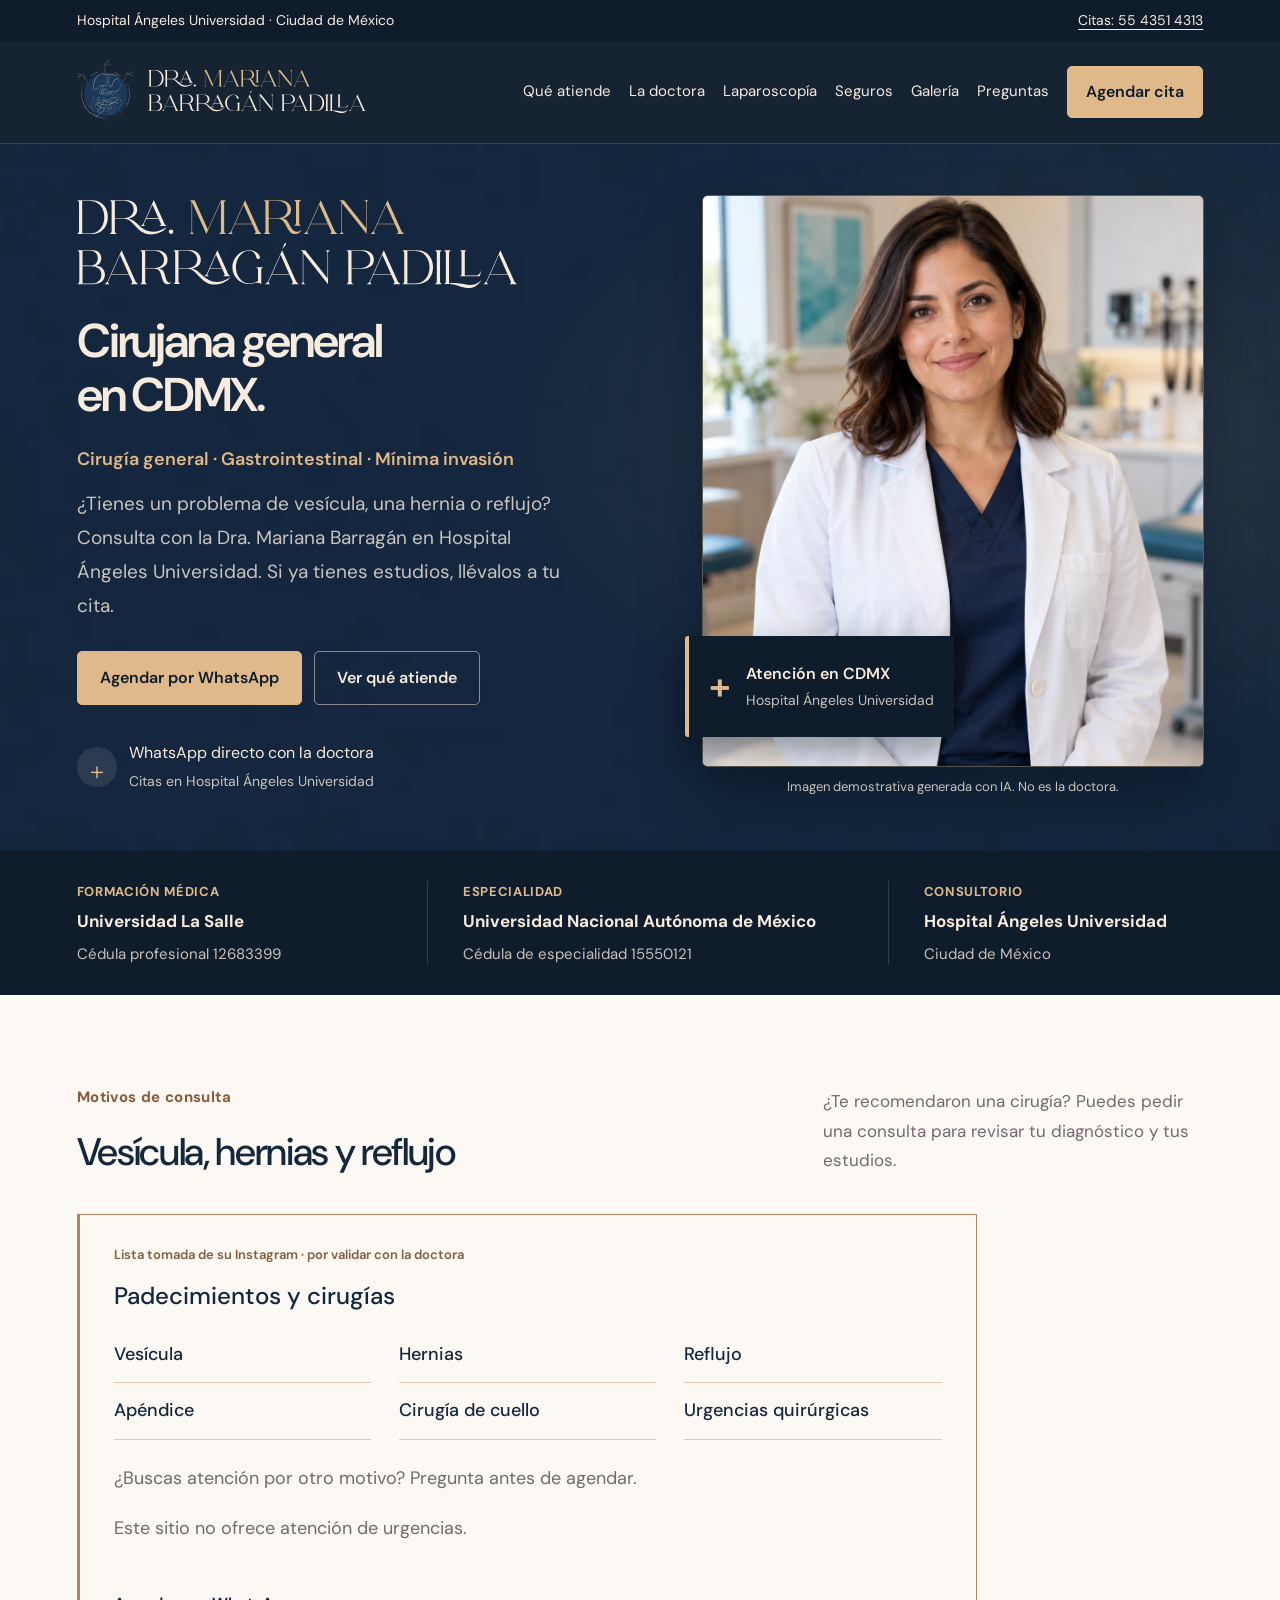
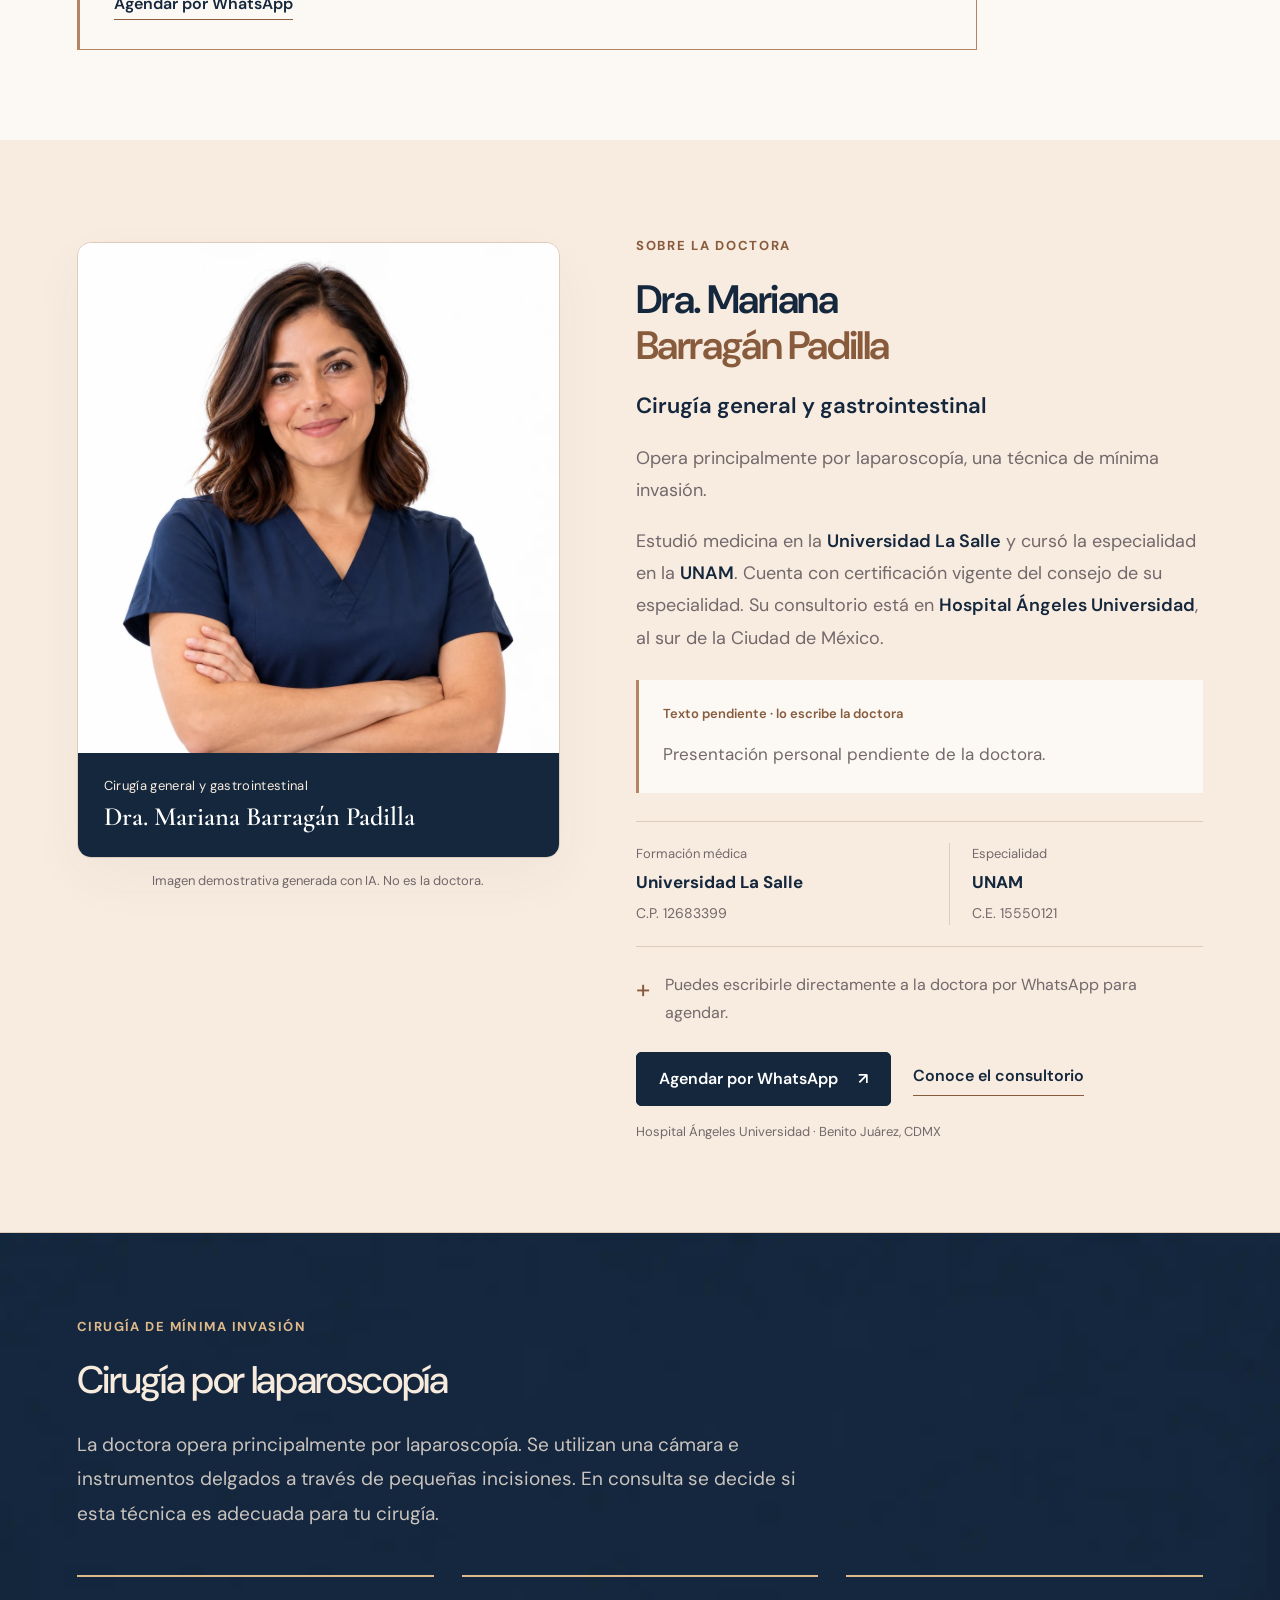
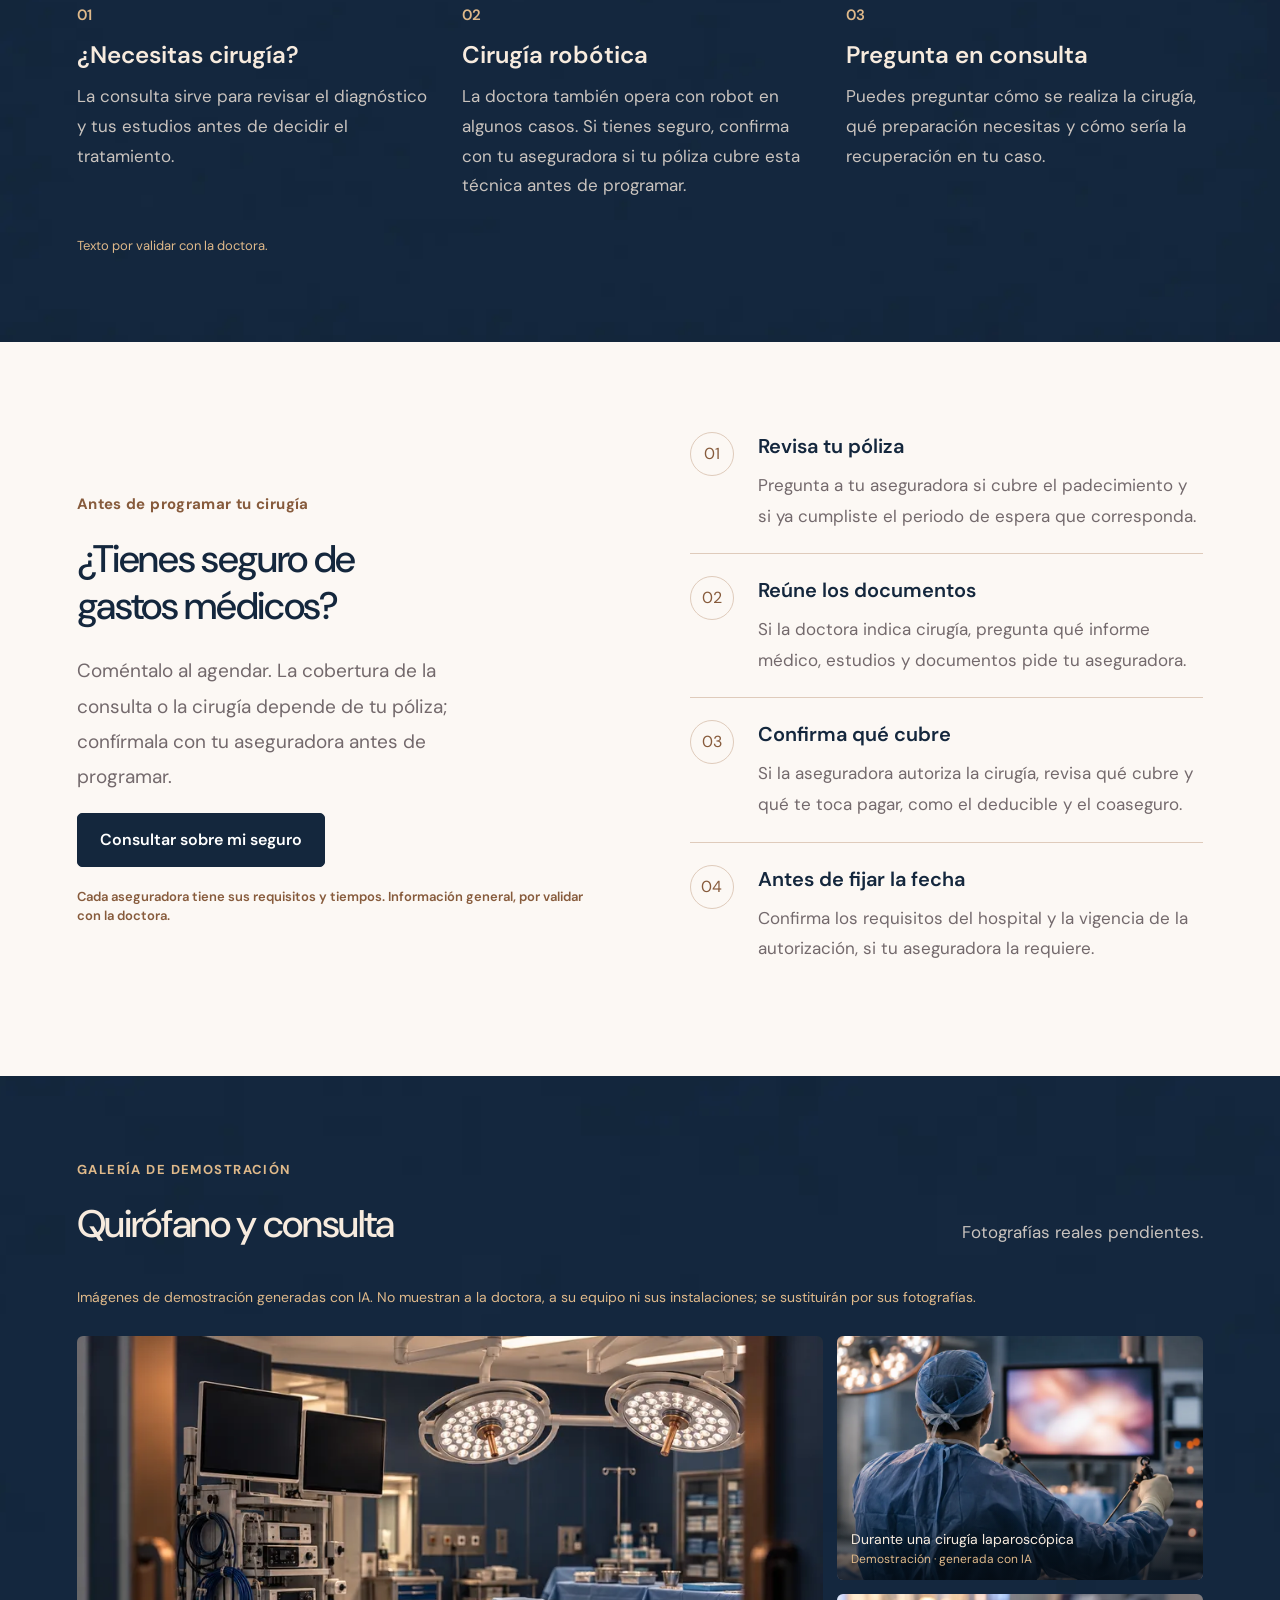
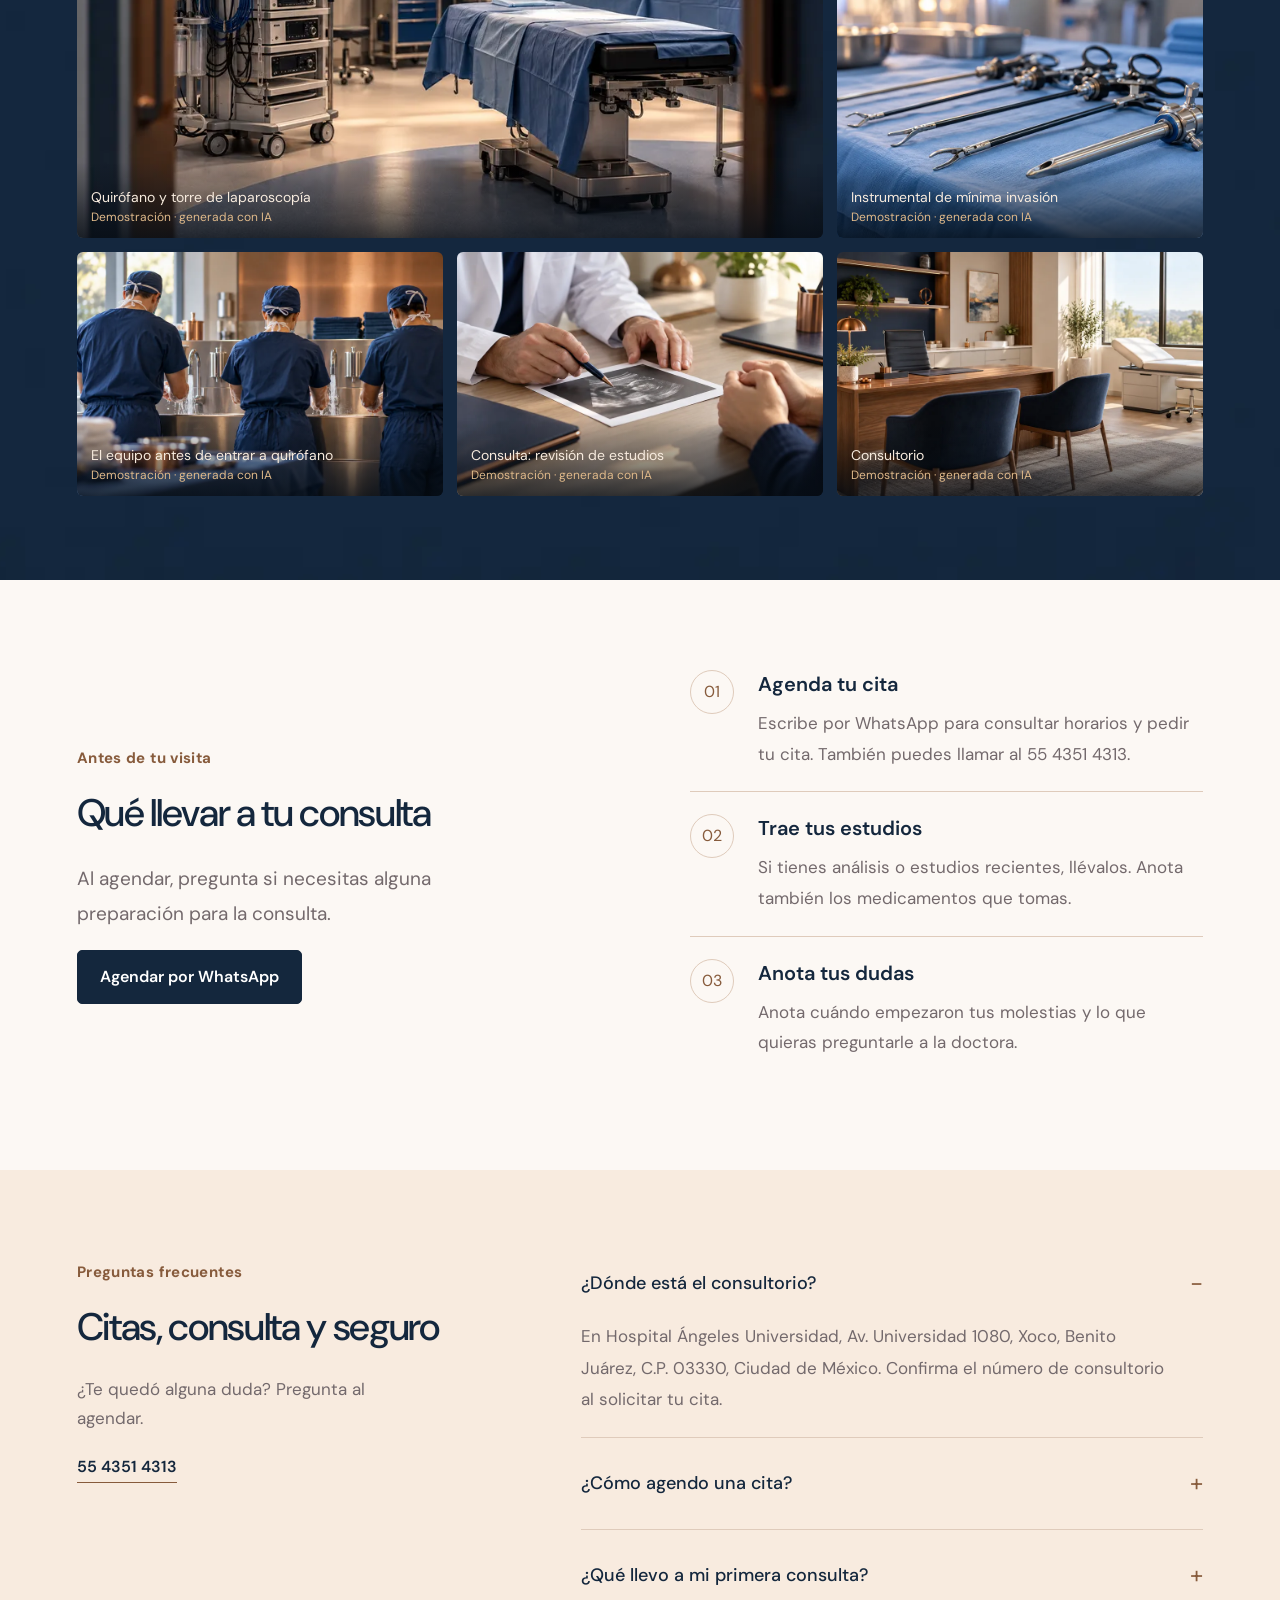
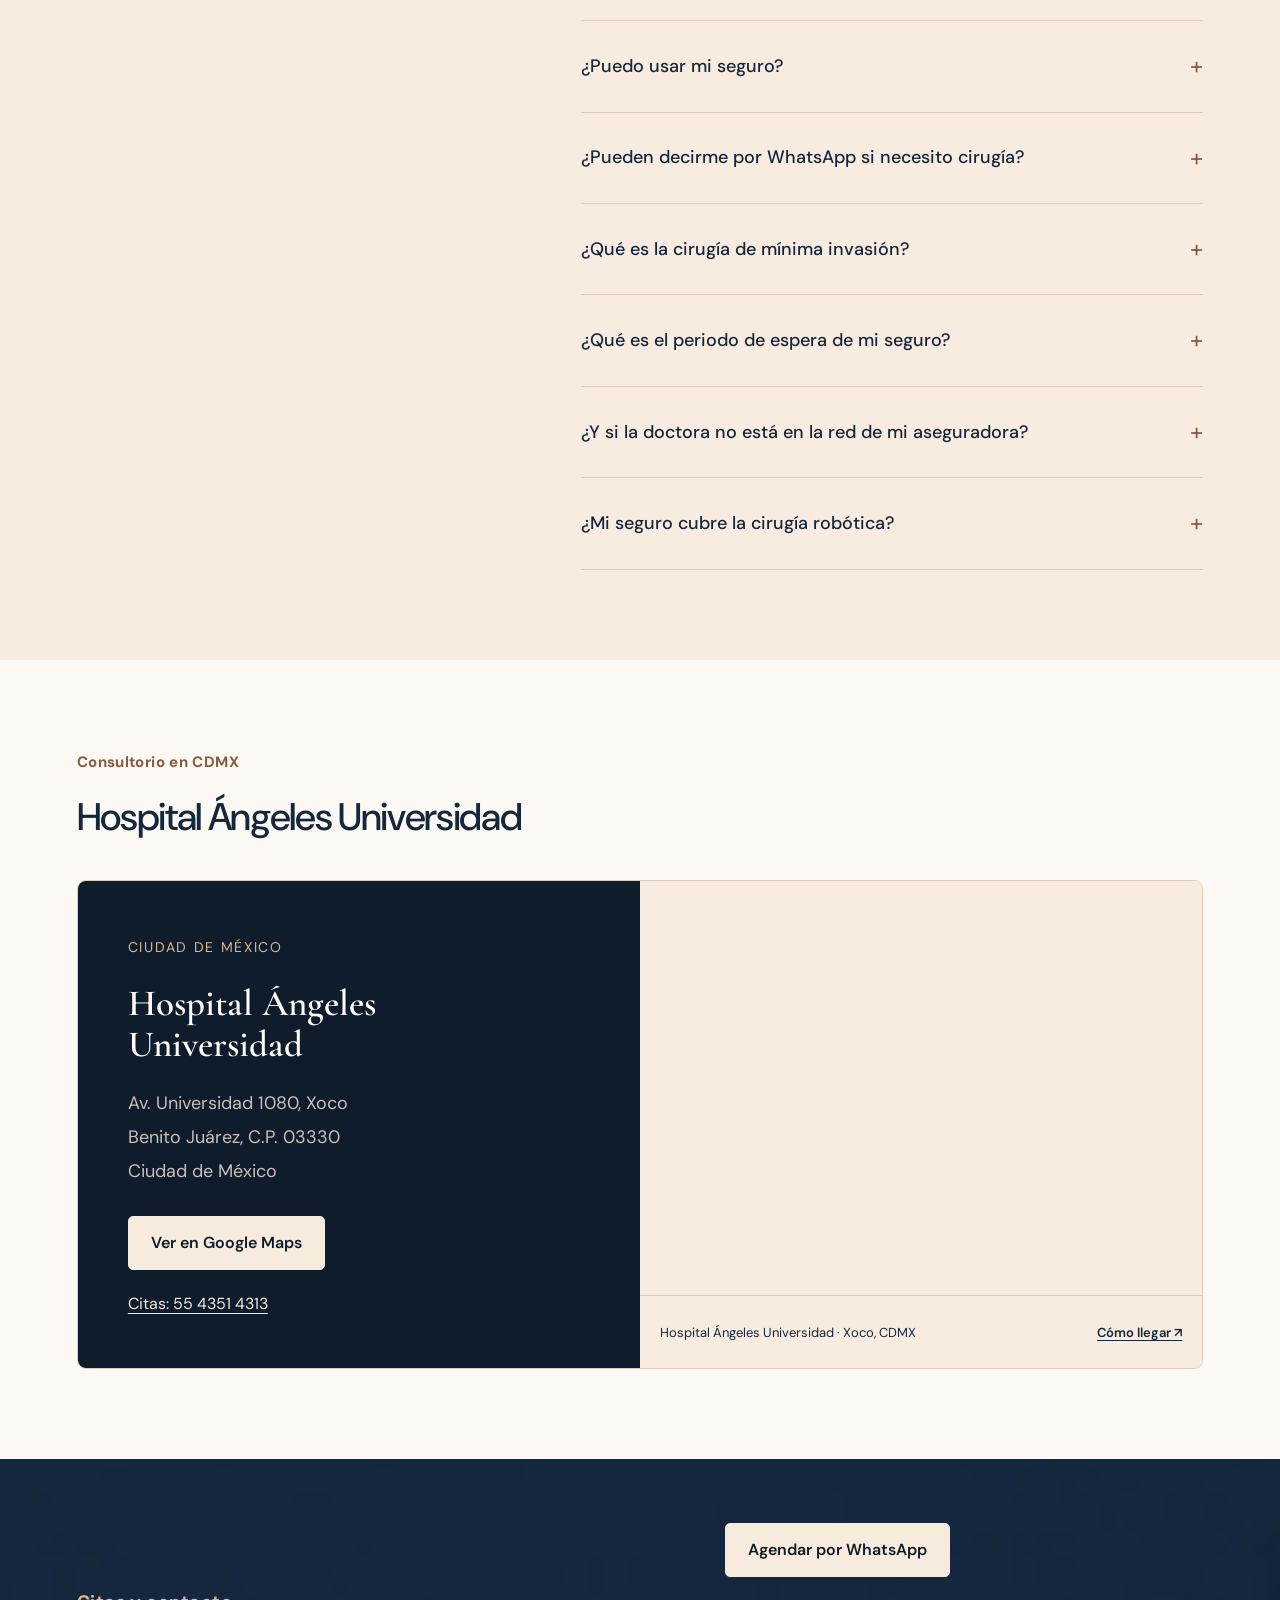
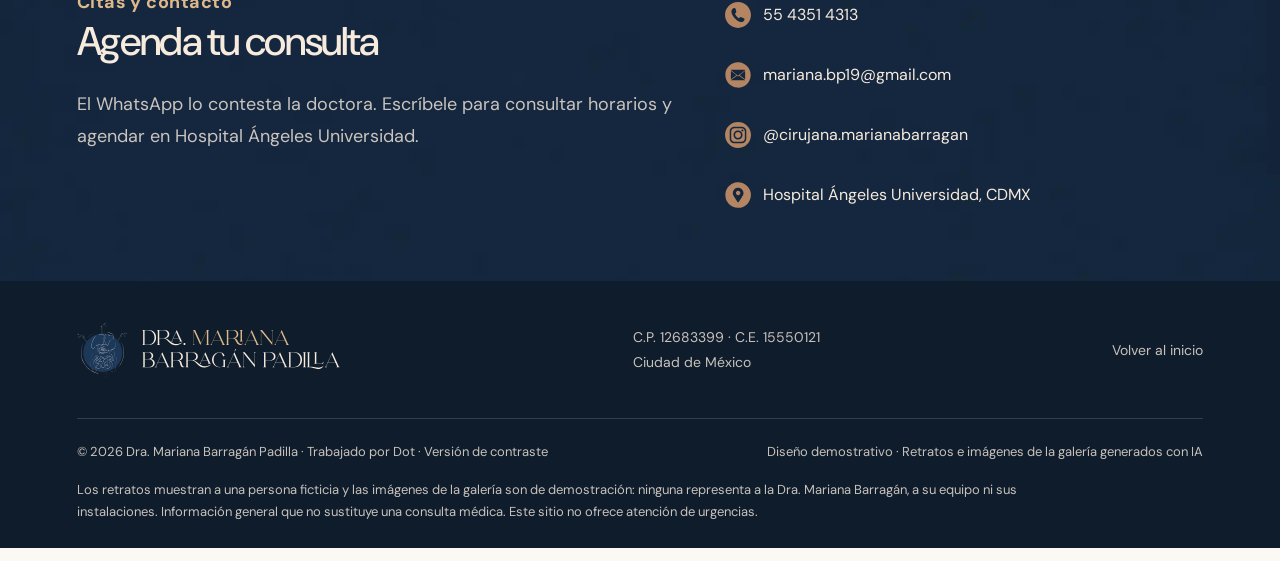
==== commit 1dfea0bd: "Publicar mejoras de la página principal Exporta la propuesta de contraste con textos, catálogo y Wha" ====
--- a/index.html
+++ b/index.html
@@ -1,23 +1,30 @@
 <!doctype html>
-<html lang="es"><head><meta charset="utf-8"><meta name="viewport" content="width=device-width,initial-scale=1"><meta name="robots" content="noindex,nofollow"><title>Dra. Mariana Barragán | Cirugía general en CDMX</title><meta name="description" content="Cirugía general, gastrointestinal y de mínima invasión. Dra. Mariana Barragán Padilla, Hospital Ángeles Universidad, Ciudad de México."><meta name="theme-color" content="#3b4e55"><link rel="icon" href="favicon.svg"><link rel="preconnect" href="https://fonts.googleapis.com"><link rel="preconnect" href="https://fonts.gstatic.com" crossorigin><link rel="stylesheet" href="style.css"></head>
+<html lang="es"><head><meta charset="utf-8"><meta name="viewport" content="width=device-width,initial-scale=1"><title>Dra. Mariana Barragán | Cirujana general en CDMX</title><meta name="description" content="Consulta de cirugía general y gastrointestinal con la Dra. Mariana Barragán Padilla en Hospital Ángeles Universidad, CDMX. Vesícula, hernias, reflujo y mínima invasión. Agenda por WhatsApp."><meta name="theme-color" content="#14273d"><meta name="robots" content="noindex,nofollow"><link rel="icon" href="favicon.svg"><link rel="preconnect" href="https://fonts.googleapis.com"><link rel="preconnect" href="https://fonts.gstatic.com" crossorigin><link rel="stylesheet" href="style.css"><link rel="stylesheet" href="contraste.css"></head>
 <body><a class="skip" href="#contenido">Saltar al contenido</a>
 <div class="topbar"><div class="wrap"><span>Hospital Ángeles Universidad · Ciudad de México</span><a href="tel:+525543514313">Citas: 55 4351 4313</a></div></div>
-<header><div class="wrap navigation"><a class="brand" href="#inicio"><img src="isotipo.png" alt="" width="54" height="58"><span>Mariana Barragán<small>CIRUGÍA GENERAL Y MÍNIMA INVASIÓN</small></span></a><button class="menu-toggle" aria-label="Abrir menú" aria-expanded="false" aria-controls="menu">Menú <span>☰</span></button><nav id="menu" aria-label="Principal"><a href="#inicio">Inicio</a><a href="#trayectoria">Sobre la doctora</a><a href="#padecimientos">Padecimientos</a><a href="#procedimientos">Procedimientos</a><a href="#preguntas">FAQ</a><a class="button compact" href="#contacto">Contacto</a></nav></div></header>
-<main id="contenido"><section class="hero" id="inicio"><div class="wrap hero-grid"><div class="hero-copy"><p class="eyebrow">Dra. Mariana Barragán Padilla</p><h1>Una cirujana para<br>cuidar tu salud digestiva.<br><em>Dra. Mariana Barragán · CDMX</em></h1><p class="doctor-name">Cirugía general · Gastrointestinal · Mínima invasión</p><p class="lead">¿Tienes molestias digestivas o te recomendaron una cirugía? Agenda una consulta con la Dra. Mariana Barragán en Hospital Ángeles Universidad y resuelve tus dudas antes de dar el siguiente paso.</p><div class="actions"><a class="button" href="tel:+525543514313">Agendar cita</a><a class="button secondary" href="#perfil">Conoce a la doctora</a></div><div class="hero-note"><span class="plus" aria-hidden="true">+</span><span>Hospital Ángeles Universidad<small>Xoco · Benito Juárez · Ciudad de México</small></span></div></div><figure class="portrait"><img src="doctora-demo.webp" alt="Retrato demostrativo de una médica ficticia generado con inteligencia artificial" width="1024" height="1280" fetchpriority="high"><figcaption>Imagen demostrativa generada con IA. No es la doctora.</figcaption><div class="portrait-card"><span class="card-symbol" aria-hidden="true">+</span><div>Atención en CDMX<small>Hospital Ángeles Universidad</small></div></div></figure></div></section>
+<header><div class="wrap navigation"><a class="brand" href="#inicio"><span class="brand-noche"><img class="brand-iso" src="isotipo-negativo.svg" alt="" width="48" height="55"><img class="brand-nombre" src="nombre-negativo.svg" alt="Dra. Mariana Barragán Padilla" width="171" height="34"></span></a><button class="menu-toggle" aria-label="Abrir menú" aria-expanded="false" aria-controls="menu">Menú <span>☰</span></button><nav id="menu" aria-label="Principal"><a href="#atencion">Qué atiende</a><a href="#perfil">La doctora</a><a href="#minima-invasion">Laparoscopía</a><a href="#seguro">Seguros</a><a href="#galeria">Galería</a><a href="#preguntas">Preguntas</a><a class="button compact" href="https://api.whatsapp.com/send?phone=5215543514313&amp;text=Hola!%20Vi%20tu%20p%C3%A1gina%20y%20me%20gustar%C3%ADa%20agendar%20una%20consulta" target="_blank" rel="noopener noreferrer">Agendar cita</a></nav></div></header>
+<main id="contenido"><section class="hero" id="inicio"><div class="wrap hero-grid"><div class="hero-copy"><p class="hero-wordmark"><img src="nombre-negativo.svg" alt="Dra. Mariana Barragán Padilla" width="440" height="87"></p><h1>Cirujana general<br>en CDMX.</h1><p class="doctor-name">Cirugía general · Gastrointestinal · Mínima invasión</p><p class="lead">¿Tienes un problema de vesícula, una hernia o reflujo? Consulta con la Dra. Mariana Barragán en Hospital Ángeles Universidad. Si ya tienes estudios, llévalos a tu cita.</p><div class="actions"><a class="button" href="https://api.whatsapp.com/send?phone=5215543514313&amp;text=Hola!%20Vi%20tu%20p%C3%A1gina%20y%20me%20gustar%C3%ADa%20agendar%20una%20consulta" target="_blank" rel="noopener noreferrer">Agendar por WhatsApp</a><a class="button secondary" href="#atencion">Ver qué atiende</a></div><div class="hero-note"><span class="plus" aria-hidden="true">+</span><span>WhatsApp directo con la doctora<small>Citas en Hospital Ángeles Universidad</small></span></div></div><figure class="portrait"><img src="doctora-demo.webp" alt="Retrato demostrativo de una médica ficticia generado con inteligencia artificial" width="1024" height="1280" fetchpriority="high"><figcaption>Imagen demostrativa generada con IA. No es la doctora.</figcaption><div class="portrait-card"><span class="card-symbol" aria-hidden="true">+</span><div>Atención en CDMX<small>Hospital Ángeles Universidad</small></div></div></figure></div></section>
 <section class="credentials-strip" aria-label="Datos profesionales"><div class="wrap credentials-grid"><div><small>FORMACIÓN MÉDICA</small><strong>Universidad La Salle</strong><span>Cédula profesional 12683399</span></div><div><small>ESPECIALIDAD</small><strong>Universidad Nacional Autónoma de México</strong><span>Cédula de especialidad 15550121</span></div><div><small>CONSULTORIO</small><strong>Hospital Ángeles Universidad</strong><span>Ciudad de México</span></div></div></section>
+<section class="section wrap clinical-menu" id="atencion"><div class="section-heading"><div><p class="eyebrow">Motivos de consulta</p><h2>Vesícula, hernias y reflujo</h2></div><p>¿Te recomendaron una cirugía? Puedes pedir una consulta para revisar tu diagnóstico y tus estudios.</p></div><div class="pending-catalog"><span class="draft-label">Lista tomada de su Instagram · por validar con la doctora</span><h3>Padecimientos y cirugías</h3><ul class="atencion-lista"><li>Vesícula</li><li>Hernias</li><li>Reflujo</li><li>Apéndice</li><li>Cirugía de cuello</li><li>Urgencias quirúrgicas</li></ul><p>¿Buscas atención por otro motivo? Pregunta antes de agendar.</p><p class="disclaimer">Este sitio no ofrece atención de urgencias.</p><a class="text-link" href="https://api.whatsapp.com/send?phone=5215543514313&amp;text=Hola!%20Vi%20tu%20p%C3%A1gina%20y%20me%20gustar%C3%ADa%20agendar%20una%20consulta" target="_blank" rel="noopener noreferrer">Agendar por WhatsApp</a></div></section>
 <section class="profile-section" id="perfil"><div class="section wrap profile">
 <figure class="profile-photo"><div class="profile-photo-frame"><img src="doctora-perfil.webp" alt="Retrato demostrativo de una cirujana ficticia con uniforme azul, generado con inteligencia artificial" width="1086" height="1448" loading="lazy"><div class="profile-photo-label"><span>Cirugía general y gastrointestinal</span><strong>Dra. Mariana Barragán Padilla</strong></div></div><figcaption>Imagen demostrativa generada con IA. No es la doctora.</figcaption></figure>
-<div class="profile-copy"><p class="eyebrow">Conoce a tu cirujana</p><h2>Preparación médica.<br><em>Atención a lo que te preocupa.</em></h2><p class="profile-name">Dra. Mariana Barragán Padilla</p><p class="body-copy">Saber que podrías necesitar una cirugía puede generar muchas preguntas. En consulta puedes hablar de tus síntomas, revisar tus estudios y preguntar qué tratamiento necesitas.</p><p class="body-copy">La Dra. Mariana Barragán se formó en <strong>Universidad La Salle</strong> y realizó su especialidad en la <strong>UNAM</strong>. Atiende en <strong>Hospital Ángeles Universidad</strong>, al sur de la Ciudad de México.</p>
+<div class="profile-copy"><p class="eyebrow">Sobre la doctora</p><h2>Dra. Mariana<br><em>Barragán Padilla</em></h2><p class="profile-name">Cirugía general y gastrointestinal</p><p class="body-copy">Opera principalmente por laparoscopía, una técnica de mínima invasión.</p><p class="body-copy">Estudió medicina en la <strong>Universidad La Salle</strong> y cursó la especialidad en la <strong>UNAM</strong>. Cuenta con certificación vigente del consejo de su especialidad. Su consultorio está en <strong>Hospital Ángeles Universidad</strong>, al sur de la Ciudad de México.</p><div class="biography-draft"><span class="draft-label">Texto pendiente · lo escribe la doctora</span><p>Presentación personal pendiente de la doctora.</p></div>
 <div class="profile-credentials" aria-label="Formación y ubicación"><div><span>Formación médica</span><strong>Universidad La Salle</strong><small>C.P. 12683399</small></div><div><span>Especialidad</span><strong>UNAM</strong><small>C.E. 15550121</small></div></div>
-<div class="profile-invitation"><span aria-hidden="true">+</span><p>¿Te recomendaron operarte y no sabes por dónde empezar? Agenda una cita para revisar tu caso.</p></div>
-<div class="profile-actions"><a class="button" href="tel:+525543514313">Agendar cita <span aria-hidden="true">↗</span></a><a class="text-link" href="#ubicacion">Conoce el consultorio</a></div><p class="profile-location">Hospital Ángeles Universidad · Benito Juárez, CDMX</p></div></div></section>
-<section class="practice-numbers" aria-labelledby="numbers-title"><div class="wrap"><p class="eyebrow" id="numbers-title">La consulta, en números</p><p class="demo-note">Maqueta: las cifras de consultas y experiencia son ejemplos ficticios pendientes de validación.</p><div class="numbers-grid"><div><strong>500<span>+</span></strong><p>Consultas atendidas</p><small>Cifra ilustrativa</small></div><div><strong>3<span>+</span></strong><p>Años de experiencia</p><small>Cifra ilustrativa</small></div><div><strong>1</strong><p>Consultorio en CDMX</p><small>Hospital Ángeles Universidad</small></div><div><strong>3</strong><p>Áreas de atención</p><small>General · Digestiva · Mínima invasión</small></div></div></div></section>
-<section class="section wrap biography" id="trayectoria"><div class="biography-title"><p class="eyebrow">Conoce a la doctora</p><h2>Dra. Mariana<br>Barragán Padilla</h2><p class="biography-specialty">Cirugía general, gastrointestinal<br>y de mínima invasión en CDMX</p><a class="button" href="#contacto">Agendar una consulta</a></div><div class="biography-content"><p class="biography-lead">Tu salud merece tiempo, atención y respuestas claras.</p><p class="body-copy">La Dra. Mariana Barragán Padilla es cirujana general. Su trabajo se enfoca en la cirugía gastrointestinal y de mínima invasión. Estudió en Universidad La Salle y cursó su especialidad en la UNAM. Actualmente tiene su consultorio en Hospital Ángeles Universidad.</p><div class="biography-draft"><span class="draft-label">Texto de demostración · por validar con la doctora</span><p>Una cirugía puede generar muchas preguntas: por qué se necesita, cómo se realiza y qué esperar después. Escuchar al paciente y explicar cada paso son parte de la atención que queremos reflejar en esta presentación.</p><p>Esta presentación es provisional. La historia y el enfoque de atención se completarán con la doctora.</p></div><div class="biography-licenses"><p><strong>C.P. 12683399</strong><span>Formación médica · Universidad La Salle</span></p><p><strong>C.E. 15550121</strong><span>Formación de especialidad · UNAM</span></p></div></div></section>
-<section class="specialties section" id="especialidades"><div class="wrap"><div class="section-heading"><div><p class="eyebrow">Áreas de atención</p><h2>Cirugía general, gastrointestinal<br>y de mínima invasión.</h2></div><p>No todos los casos necesitan cirugía.<br>La consulta permite saber si es necesaria y qué opciones existen.</p></div><div class="specialty-grid"><article><h3>Cirugía<br>general</h3><p>Si te recomendaron una cirugía, consulta qué implica, cómo prepararte y qué debes considerar antes de operarte.</p><a href="#contacto">Preguntar en el consultorio</a></article><article><h3>Cirugía<br>gastrointestinal</h3><p>Atención de problemas del aparato digestivo que pueden necesitar cirugía. La doctora revisa tus síntomas y estudios para valorar tu caso.</p><a href="#contacto">Preguntar en el consultorio</a></article><article><h3>Cirugía de<br>mínima invasión</h3><p>Pregunta si tu cirugía puede realizarse con técnicas de mínima invasión. La elección depende de tu diagnóstico y estado de salud.</p><a href="#contacto">Preguntar en el consultorio</a></article></div></div></section>
-<section class="section wrap clinical-menu" id="padecimientos"><div class="section-heading"><div><p class="eyebrow">Padecimientos</p><h2>¿Tienes molestias digestivas?</h2></div><p>Cuéntale a la doctora qué te preocupa y lleva los estudios que ya tengas.</p></div><div class="pending-catalog"><span class="draft-label">Contenido pendiente de confirmar</span><h3>Problemas digestivos y valoración quirúrgica</h3><p>¿No sabes si necesitas acudir con una cirujana? Llama al consultorio y pregunta si la doctora puede atender tu caso.</p><a class="text-link" href="#contacto">Preguntar por mi caso</a></div></section>
-<section class="procedures-section" id="procedimientos"><div class="section wrap"><div class="section-heading"><div><p class="eyebrow">Procedimientos</p><h2>¿Te recomendaron una cirugía?</h2></div><p>Antes de decidir, resuelve tus dudas sobre el procedimiento, la preparación y la recuperación.</p></div><div class="pending-catalog"><span class="draft-label">Catálogo pendiente de validar con la doctora</span><h3>Cirugía general, gastrointestinal y de mínima invasión</h3><p>Llama para preguntar por el procedimiento que necesitas. Durante la consulta, la doctora podrá valorar si es adecuado para ti.</p><a class="text-link" href="#contacto">Preguntar en el consultorio</a></div></div></section>
-<section class="section wrap preparation"><div><p class="eyebrow">Antes de tu visita</p><h2>¿Es tu primera consulta?</h2><p class="body-copy">Trae tus estudios y las preguntas que quieras hacer. Estos tres pasos te ayudarán a prepararte.</p><a class="button" href="tel:+525543514313">Preguntar por horarios</a></div><div class="steps"><article><span>01</span><div><h3>Agenda tu cita</h3><p>Llama para elegir un horario y preguntar el costo de la consulta.</p></div></article><article><span>02</span><div><h3>Trae tus estudios</h3><p>Si tienes análisis o estudios recientes, llévalos. Anota también los medicamentos que tomas.</p></div></article><article><span>03</span><div><h3>Anota tus dudas</h3><p>Piensa cuándo empezaron tus molestias y qué quieres preguntarle a la doctora.</p></div></article></div></section>
-<section class="faq section" id="preguntas"><div class="wrap faq-grid"><div><p class="eyebrow">Preguntas frecuentes</p><h2>Resuelve tus dudas antes de venir.</h2><p>¿No encuentras lo que buscas? Llámanos.</p><a class="text-link" href="tel:+525543514313">55 4351 4313</a></div><div class="questions"><details open><summary>¿Dónde se encuentra el consultorio?</summary><p>En Hospital Ángeles Universidad, Av. Universidad 1080, Xoco, Benito Juárez, C.P. 03330, Ciudad de México. Confirma el número de consultorio al solicitar tu cita.</p></details><details><summary>¿Cómo agendo una cita?</summary><p>Llama al 55 4351 4313 o escribe a mariana.bp19@gmail.com. En el consultorio te confirmarán el horario y los datos de tu cita.</p></details><details><summary>¿Qué llevo a mi primera consulta?</summary><p>Lleva los estudios que tengas y una lista de los medicamentos que tomas. Si necesitas alguna preparación, te lo indicarán al agendar.</p></details><details><summary>¿Cuánto cuesta la consulta? ¿Aceptan seguros?</summary><p>Llama al consultorio para conocer el costo y preguntar si trabajan con tu aseguradora. Confírmalo antes de acudir.</p></details><details><summary>¿Puedo recibir un diagnóstico por esta página?</summary><p>No. La información del sitio es general y no sustituye una valoración médica. Este sitio no ofrece atención de urgencias.</p></details></div></div></section>
+<div class="profile-invitation"><span aria-hidden="true">+</span><p>Puedes escribirle directamente a la doctora por WhatsApp para agendar.</p></div>
+<div class="profile-actions"><a class="button" href="https://api.whatsapp.com/send?phone=5215543514313&amp;text=Hola!%20Vi%20tu%20p%C3%A1gina%20y%20me%20gustar%C3%ADa%20agendar%20una%20consulta" target="_blank" rel="noopener noreferrer">Agendar por WhatsApp <span aria-hidden="true">↗</span></a><a class="text-link" href="#ubicacion">Conoce el consultorio</a></div><p class="profile-location">Hospital Ángeles Universidad · Benito Juárez, CDMX</p></div></div></section>
+<section class="minima" id="minima-invasion" aria-labelledby="minima-titulo"><div class="wrap"><p class="eyebrow">Cirugía de mínima invasión</p><h2 id="minima-titulo">Cirugía por laparoscopía</h2><p class="minima-intro">La doctora opera principalmente por laparoscopía. Se utilizan una cámara e instrumentos delgados a través de pequeñas incisiones. En consulta se decide si esta técnica es adecuada para tu cirugía.</p><div class="minima-grid"><article><span aria-hidden="true">01</span><h3>¿Necesitas cirugía?</h3><p>La consulta sirve para revisar el diagnóstico y tus estudios antes de decidir el tratamiento.</p></article><article><span aria-hidden="true">02</span><h3>Cirugía robótica</h3><p>La doctora también opera con robot en algunos casos. Si tienes seguro, confirma con tu aseguradora si tu póliza cubre esta técnica antes de programar.</p></article><article><span aria-hidden="true">03</span><h3>Pregunta en consulta</h3><p>Puedes preguntar cómo se realiza la cirugía, qué preparación necesitas y cómo sería la recuperación en tu caso.</p></article></div><p class="minima-nota">Texto por validar con la doctora.</p></div></section>
+<section class="section wrap preparation" id="seguro"><div><p class="eyebrow">Antes de programar tu cirugía</p><h2>¿Tienes seguro de gastos médicos?</h2><p class="body-copy">Coméntalo al agendar. La cobertura de la consulta o la cirugía depende de tu póliza; confírmala con tu aseguradora antes de programar.</p><a class="button" href="https://api.whatsapp.com/send?phone=5215543514313&amp;text=Hola!%20Vi%20tu%20p%C3%A1gina.%20Tengo%20seguro%20de%20gastos%20m%C3%A9dicos%20y%20quiero%20preguntar%20por%20una%20cirug%C3%ADa" target="_blank" rel="noopener noreferrer">Consultar sobre mi seguro</a><span class="draft-label">Cada aseguradora tiene sus requisitos y tiempos. Información general, por validar con la doctora.</span></div><div class="steps"><article><span>01</span><div><h3>Revisa tu póliza</h3><p>Pregunta a tu aseguradora si cubre el padecimiento y si ya cumpliste el periodo de espera que corresponda.</p></div></article><article><span>02</span><div><h3>Reúne los documentos</h3><p>Si la doctora indica cirugía, pregunta qué informe médico, estudios y documentos pide tu aseguradora.</p></div></article><article><span>03</span><div><h3>Confirma qué cubre</h3><p>Si la aseguradora autoriza la cirugía, revisa qué cubre y qué te toca pagar, como el deducible y el coaseguro.</p></div></article><article><span>04</span><div><h3>Antes de fijar la fecha</h3><p>Confirma los requisitos del hospital y la vigencia de la autorización, si tu aseguradora la requiere.</p></div></article></div></section>
+<section class="galeria" id="galeria" aria-labelledby="galeria-titulo"><div class="wrap"><div class="section-heading"><div><p class="eyebrow">Galería de demostración</p><h2 id="galeria-titulo">Quirófano y consulta</h2></div><p>Fotografías reales pendientes.</p></div><p class="galeria-nota">Imágenes de demostración generadas con IA. No muestran a la doctora, a su equipo ni sus instalaciones; se sustituirán por sus fotografías.</p><ul class="galeria-rejilla">
+<li><a href="galeria/01.webp"><img src="galeria/01-mini.webp" alt="Imagen de demostración generada con IA: quirófano vacío con torre de laparoscopía" width="900" height="600" loading="lazy"></a><span>Quirófano y torre de laparoscopía<small>Demostración · generada con IA</small></span></li>
+<li><a href="galeria/02.webp"><img src="galeria/02-mini.webp" alt="Imagen de demostración generada con IA: cirugía laparoscópica vista desde atrás, sin paciente a la vista" width="900" height="600" loading="lazy"></a><span>Durante una cirugía laparoscópica<small>Demostración · generada con IA</small></span></li>
+<li><a href="galeria/03.webp"><img src="galeria/03-mini.webp" alt="Imagen de demostración generada con IA: instrumentos laparoscópicos sobre un paño estéril" width="900" height="600" loading="lazy"></a><span>Instrumental de mínima invasión<small>Demostración · generada con IA</small></span></li>
+<li><a href="galeria/04.webp"><img src="galeria/04-mini.webp" alt="Imagen de demostración generada con IA: equipo quirúrgico de espaldas en el lavado de manos" width="900" height="600" loading="lazy"></a><span>El equipo antes de entrar a quirófano<small>Demostración · generada con IA</small></span></li>
+<li><a href="galeria/05.webp"><img src="galeria/05-mini.webp" alt="Imagen de demostración generada con IA: manos señalando un estudio sobre el escritorio" width="900" height="600" loading="lazy"></a><span>Consulta: revisión de estudios<small>Demostración · generada con IA</small></span></li>
+<li><a href="galeria/06.webp"><img src="galeria/06-mini.webp" alt="Imagen de demostración generada con IA: consultorio médico vacío con luz de día" width="900" height="600" loading="lazy"></a><span>Consultorio<small>Demostración · generada con IA</small></span></li>
+</ul></div></section>
+<dialog class="galeria-visor" aria-label="Fotografía ampliada"><form method="dialog"><button aria-label="Cerrar">Cerrar ✕</button></form><img alt=""><p></p></dialog>
+<section class="section wrap preparation"><div><p class="eyebrow">Antes de tu visita</p><h2>Qué llevar a tu consulta</h2><p class="body-copy">Al agendar, pregunta si necesitas alguna preparación para la consulta.</p><a class="button" href="https://api.whatsapp.com/send?phone=5215543514313&amp;text=Hola!%20Vi%20tu%20p%C3%A1gina%20y%20me%20gustar%C3%ADa%20agendar%20una%20consulta" target="_blank" rel="noopener noreferrer">Agendar por WhatsApp</a></div><div class="steps"><article><span>01</span><div><h3>Agenda tu cita</h3><p>Escribe por WhatsApp para consultar horarios y pedir tu cita. También puedes llamar al 55 4351 4313.</p></div></article><article><span>02</span><div><h3>Trae tus estudios</h3><p>Si tienes análisis o estudios recientes, llévalos. Anota también los medicamentos que tomas.</p></div></article><article><span>03</span><div><h3>Anota tus dudas</h3><p>Anota cuándo empezaron tus molestias y lo que quieras preguntarle a la doctora.</p></div></article></div></section>
+<section class="faq section" id="preguntas"><div class="wrap faq-grid"><div><p class="eyebrow">Preguntas frecuentes</p><h2>Citas, consulta y seguro</h2><p>¿Te quedó alguna duda? Pregunta al agendar.</p><a class="text-link" href="tel:+525543514313">55 4351 4313</a></div><div class="questions"><details open><summary>¿Dónde está el consultorio?</summary><p>En Hospital Ángeles Universidad, Av. Universidad 1080, Xoco, Benito Juárez, C.P. 03330, Ciudad de México. Confirma el número de consultorio al solicitar tu cita.</p></details><details><summary>¿Cómo agendo una cita?</summary><p>Puedes escribir por WhatsApp o llamar al 55 4351 4313. También puedes escribir a mariana.bp19@gmail.com para solicitar una cita.</p></details><details><summary>¿Qué llevo a mi primera consulta?</summary><p>Lleva los estudios que tengas y una lista de los medicamentos que tomas. Al agendar, pregunta si necesitas alguna preparación.</p></details><details><summary>¿Puedo usar mi seguro?</summary><p>Menciona tu aseguradora al agendar y confirma con ella las condiciones de tu póliza. Tener seguro no garantiza que cubra la consulta o una cirugía.</p></details><details><summary>¿Pueden decirme por WhatsApp si necesito cirugía?</summary><p>Para saberlo hace falta una valoración médica. Usa WhatsApp para pedir tu cita. La información de esta página no sustituye una consulta. Este sitio no ofrece atención de urgencias.</p></details><details><summary>¿Qué es la cirugía de mínima invasión?</summary><p>En la laparoscopía se usan una cámara e instrumentos que entran por pequeñas incisiones. La doctora revisa en consulta si esta técnica es adecuada para tu cirugía.</p></details><details><summary>¿Qué es el periodo de espera de mi seguro?</summary><p>Es el tiempo que debe pasar desde el inicio de la póliza para que pueda cubrir ciertos padecimientos. Las condiciones varían: revisa tu póliza o consulta a tu aseguradora.</p></details><details><summary>¿Y si la doctora no está en la red de mi aseguradora?</summary><p>Consulta a tu aseguradora si tu póliza permite el reembolso cuando te atiende un médico fuera de su red. Antes de pagar, confirma los requisitos y el monto que podría reembolsarte.</p></details><details><summary>¿Mi seguro cubre la cirugía robótica?</summary><p>Depende de tu póliza. Confirma la cobertura con tu aseguradora antes de programar la cirugía.</p></details></div></div></section>
 <section class="section wrap location" id="ubicacion"><div class="location-heading"><p class="eyebrow">Consultorio en CDMX</p><h2>Hospital Ángeles Universidad</h2></div><div class="location-card"><div class="address-block"><span class="location-label">CIUDAD DE MÉXICO</span><h3>Hospital Ángeles<br>Universidad</h3><address>Av. Universidad 1080, Xoco<br>Benito Juárez, C.P. 03330<br>Ciudad de México</address><a class="button light" href="https://www.google.com/maps/search/?api=1&amp;query=Hospital+Angeles+Universidad+Av+Universidad+1080+Xoco+Ciudad+de+Mexico" target="_blank" rel="noopener noreferrer">Ver en Google Maps</a><a class="location-call" href="tel:+525543514313">Citas: 55 4351 4313</a></div><div class="location-map"><iframe title="Mapa de Google Maps: Hospital Ángeles Universidad, Av. Universidad 1080, Xoco, Ciudad de México" src="https://maps.google.com/maps?q=Hospital%20Angeles%20Universidad%20Av%20Universidad%201080%20Xoco%20Ciudad%20de%20Mexico&amp;z=16&amp;output=embed" width="600" height="450" loading="lazy" referrerpolicy="no-referrer-when-downgrade" allowfullscreen></iframe><div class="map-caption"><span>Hospital Ángeles Universidad · Xoco, CDMX</span><a href="https://www.google.com/maps/dir/?api=1&amp;destination=Hospital+Angeles+Universidad+Av+Universidad+1080+Xoco+Ciudad+de+Mexico" target="_blank" rel="noopener noreferrer">Cómo llegar ↗</a></div></div></div></section>
-<section class="contact" id="contacto"><div class="wrap contact-grid"><div><p class="eyebrow">Citas y contacto</p><h2>No te quedes con la duda.</h2><p>Agenda una consulta con la Dra. Mariana Barragán. Llama o escríbenos para encontrar un horario.</p></div><div class="contact-links"><a class="button light" href="tel:+525543514313">Llamar al 55 4351 4313</a><a href="mailto:mariana.bp19@gmail.com">mariana.bp19@gmail.com</a><a href="https://www.instagram.com/cirujana.marianabarragan/" target="_blank" rel="noopener noreferrer">Instagram · @cirujana.marianabarragan</a></div></div></section></main>
-<footer class="wrap"><div class="footer-main"><a class="brand" href="#inicio"><img src="isotipo.png" width="48" height="50" alt=""><span>Mariana Barragán<small>CIRUGÍA GENERAL Y MÍNIMA INVASIÓN</small></span></a><p>C.P. 12683399 · C.E. 15550121<br>Ciudad de México</p><a href="#inicio">Volver al inicio</a></div><div class="footer-bottom"><span>© 2026 Dra. Mariana Barragán Padilla · Trabajado por Dot</span><span>Diseño demostrativo · Retrato generado con IA</span></div><p class="disclaimer">Las fotografías muestran a una persona ficticia y no representa a la Dra. Mariana Barragán. Información general que no sustituye una consulta médica. Este sitio no ofrece atención de urgencias.</p></footer><script src="app.js"></script></body></html>+<section class="contact" id="contacto"><div class="wrap contact-grid"><div><p class="eyebrow">Citas y contacto</p><h2>Agenda tu consulta</h2><p>El WhatsApp lo contesta la doctora. Escríbele para consultar horarios y agendar en Hospital Ángeles Universidad.</p></div><div class="contact-links"><a class="button light" href="https://api.whatsapp.com/send?phone=5215543514313&amp;text=Hola!%20Vi%20tu%20p%C3%A1gina%20y%20me%20gustar%C3%ADa%20agendar%20una%20consulta" target="_blank" rel="noopener noreferrer">Agendar por WhatsApp</a><a class="con-icono" href="tel:+525543514313"><img src="icono-telefono.svg" alt="" width="26" height="26">55 4351 4313</a><a class="con-icono" href="mailto:mariana.bp19@gmail.com"><img src="icono-correo.svg" alt="" width="26" height="26">mariana.bp19@gmail.com</a><a class="con-icono" href="https://www.instagram.com/cirujana.marianabarragan/" target="_blank" rel="noopener noreferrer"><img src="icono-instagram.svg" alt="" width="26" height="26">@cirujana.marianabarragan</a><a class="con-icono" href="#ubicacion"><img src="icono-ubicacion.svg" alt="" width="26" height="26">Hospital Ángeles Universidad, CDMX</a></div></div></section></main>
+<footer class="wrap"><div class="footer-main"><a class="brand" href="#inicio"><span class="brand-noche"><img class="brand-iso" src="isotipo-negativo.svg" alt="" width="44" height="50"><img class="brand-nombre" src="nombre-negativo.svg" alt="Dra. Mariana Barragán Padilla" width="156" height="31"></span></a><p>C.P. 12683399 · C.E. 15550121<br>Ciudad de México</p><a href="#inicio">Volver al inicio</a></div><div class="footer-bottom"><span>© 2026 Dra. Mariana Barragán Padilla · Trabajado por Dot · Versión de contraste</span><span>Diseño demostrativo · Retratos e imágenes de la galería generados con IA</span></div><p class="disclaimer">Los retratos muestran a una persona ficticia y las imágenes de la galería son de demostración: ninguna representa a la Dra. Mariana Barragán, a su equipo ni sus instalaciones. Información general que no sustituye una consulta médica. Este sitio no ofrece atención de urgencias.</p></footer><div class="barra-movil"><a class="button" href="https://api.whatsapp.com/send?phone=5215543514313&amp;text=Hola!%20Vi%20tu%20p%C3%A1gina%20y%20me%20gustar%C3%ADa%20agendar%20una%20consulta" target="_blank" rel="noopener noreferrer">WhatsApp</a><a class="button secondary" href="tel:+525543514313">Llamar</a></div><script src="app.js"></script></body></html>
--- a/contraste.css
+++ b/contraste.css
@@ -0,0 +1,158 @@
+/* Página de contraste: se carga después de style.css (página de Dot, sin cambios).
+   Los dos colores de la tarjeta 08 Marino se alternan en bloques, como sus dos caras: marino con texto
+   crema y oro claro; marfil con tinta marino y su cobre. Isotipo, nombre e iconos son los de su tarjeta,
+   en SVG (generar_recursos.py). Si la doctora elige la tarjeta 10, cambian estas variables y los SVG. */
+:root {
+  --noche: #14273d;            /* marino de la tarjeta 08 */
+  --noche-profunda: #0e1c2c;
+  --crema: #f7ebde;            /* marfil de su tarjeta */
+  --crema-suave: rgba(247, 235, 222, .8);
+  --oro: #dfb98a;              /* oro claro: sólo sobre marino (8.3:1); sobre marfil sigue su cobre */
+  --oro-vivo: #e9c9a1;
+  --linea-noche: rgba(247, 235, 222, .16);
+  --ink: #14273d;              /* la tinta de los bloques claros pasa del pizarra al marino */
+}
+.button:hover { background: #1d3552; }
+
+/* Barra superior y encabezado */
+.topbar { background: var(--noche-profunda); color: var(--crema); }
+header { background: rgba(14, 28, 44, .97); border-bottom: 1px solid var(--linea-noche); }
+nav { color: var(--crema); background: transparent; }
+nav > a:hover { color: var(--oro); }
+header .button.compact { background: var(--oro); border-color: var(--oro); color: var(--noche-profunda); }
+header .button.compact:hover { background: var(--oro-vivo); color: var(--noche-profunda); }
+.menu-toggle { background: transparent; border-color: var(--linea-noche); color: var(--crema); }
+
+.brand-noche { display: flex; align-items: center; gap: 14px; }
+.brand .brand-noche .brand-iso { width: 56px; height: auto; flex-shrink: 0; }
+.brand .brand-noche .brand-nombre { width: 220px; height: auto; }
+footer .brand .brand-noche .brand-iso { width: 50px; }
+footer .brand .brand-noche .brand-nombre { width: 200px; }
+
+/* Portada */
+.hero {
+  background:
+    radial-gradient(900px 520px at 82% 42%, rgba(223, 185, 138, .12), transparent 62%),
+    var(--noche) url("fondo-marino.webp") center / cover;
+  color: var(--crema);
+  border-bottom: 0;
+}
+.hero-wordmark { margin: 0 0 26px; }
+.hero-wordmark img { display: block; width: min(440px, 100%); height: auto; }
+.hero-copy h1 { color: var(--crema); }
+.doctor-name { color: var(--oro); }
+.lead { color: var(--crema-suave); }
+.hero .button { background: var(--oro); border-color: var(--oro); color: var(--noche-profunda); }
+.hero .button:hover { background: var(--oro-vivo); color: var(--noche-profunda); }
+.hero .button.secondary { background: transparent; color: var(--crema); border-color: rgba(247, 235, 222, .5); }
+.hero .button.secondary:hover { background: rgba(247, 235, 222, .08); color: var(--crema); }
+.hero-note small { color: var(--crema-suave); }
+.plus { background: rgba(247, 235, 222, .1); color: var(--oro); }
+.portrait > img { box-shadow: 0 0 0 1px rgba(223, 185, 138, .35), 0 30px 60px rgba(5, 12, 20, .35); }
+.portrait figcaption { color: var(--crema-suave); }
+.portrait-card { background: var(--noche-profunda); color: var(--crema); border-left-color: var(--oro); box-shadow: 0 14px 34px rgba(5, 12, 20, .4); }
+.portrait-card small { color: var(--crema-suave); }
+.card-symbol { color: var(--oro); }
+
+/* Franja de cédulas: continúa la portada */
+.credentials-strip { background: var(--noche-profunda); border-bottom: 0; }
+.credentials-grid small { color: var(--oro); }
+.credentials-grid strong { color: var(--crema); }
+.credentials-grid span { color: var(--crema-suave); }
+.credentials-grid > div + div { border-color: var(--linea-noche); }
+
+/* Ubicación */
+.address-block { background: var(--noche-profunda); }
+.location-label { color: var(--oro); }
+.address-block address { color: var(--crema-suave); }
+.address-block .button.light, .contact .button.light { background: var(--crema); border-color: var(--crema); color: var(--noche-profunda); }
+.location-call { color: var(--crema); }
+
+/* Contacto */
+.contact { background: var(--noche) url("fondo-marino.webp") center / cover; color: var(--crema); }
+.contact .eyebrow { color: var(--oro); }
+.contact h2 { color: var(--crema); }
+.contact p { color: var(--crema-suave); }
+.contact .button { gap: 10px; }
+.contact .button img { width: 24px; height: 24px; }
+.contact-links > a.con-icono { display: inline-flex; align-items: center; gap: 12px; color: var(--crema); text-decoration: none; }
+.contact-links > a.con-icono:hover { color: var(--oro); }
+.con-icono img { width: 26px; height: 26px; flex-shrink: 0; }
+
+/* Pie a todo lo ancho (el footer de Dot es un .wrap) */
+html, body { overflow-x: clip; }
+footer { position: relative; isolation: isolate; color: var(--crema-suave); }
+footer::before { content: ""; position: absolute; top: 0; bottom: 0; left: 50%; width: 100vw; transform: translateX(-50%); background: var(--noche-profunda); z-index: -1; }
+.footer-main p, .footer-main > a:last-child, .footer-bottom, .disclaimer { color: var(--crema-suave); }
+.footer-bottom { border-top-color: var(--linea-noche); }
+
+/* Foco visible sobre fondo oscuro */
+header a:focus-visible, header button:focus-visible, .hero a:focus-visible, .contact a:focus-visible,
+.address-block a:focus-visible, footer a:focus-visible { outline-color: var(--oro); }
+
+@media (max-width: 950px) {  /* el menú de Dot se pliega a 950 px; la nocturna lo oscurecía sólo desde 820 */
+  nav { background: var(--noche-profunda); box-shadow: 0 15px 20px rgba(5, 12, 20, .35); }
+}
+@media (max-width: 620px) {
+  .brand .brand-noche .brand-iso { width: 40px; }
+  .brand .brand-noche .brand-nombre { width: 158px; }
+  .brand-noche { gap: 10px; }
+  .hero-wordmark img { width: min(340px, 100%); }
+}
+@media (max-width: 360px) {
+  .brand .brand-noche .brand-nombre { width: 130px; }
+}
+
+/* ---- Bloques marino intercalados: el ritmo de las dos caras de la tarjeta ---- */
+.minima, .galeria { background: var(--noche) url("fondo-marino.webp") center / cover; color: var(--crema); padding: 84px 0; }
+.minima .eyebrow, .galeria .eyebrow { color: var(--oro); text-transform: uppercase; letter-spacing: .11em; font-size: .8125rem; }
+.minima h2, .galeria h2 { color: var(--crema); }
+.minima a:focus-visible, .galeria a:focus-visible { outline-color: var(--oro); }
+
+/* Mínima invasión: sustituye a «La consulta, en números» */
+.minima h2 { max-width: 720px; }
+.minima-intro { color: var(--crema-suave); max-width: 720px; font-size: 1.1875rem; line-height: 1.8; margin-bottom: 44px; }
+.minima-grid { display: grid; grid-template-columns: repeat(3, 1fr); gap: 28px; }
+.minima-grid article { border-top: 2px solid var(--oro); padding-top: 22px; min-width: 0; }
+.minima-grid span { color: var(--oro); font-size: .9375rem; font-weight: 600; }
+.minima-grid h3 { font: 600 1.5rem/1.25 var(--sans); color: var(--crema); margin: 10px 0 12px; }
+.minima-grid p { color: var(--crema-suave); font-size: 1.0625rem; line-height: 1.75; margin: 0; }
+.minima-nota { margin: 34px 0 0; font-size: .8125rem; color: var(--oro); }
+
+/* Galería «Así trabaja» */
+.galeria .section-heading > p { color: var(--crema-suave); }
+.galeria-nota { font-size: .875rem; color: var(--oro); margin: 0 0 26px; }
+.galeria-rejilla { list-style: none; margin: 0; padding: 0; display: grid; grid-template-columns: repeat(3, 1fr); gap: 14px; }
+.galeria-rejilla li { position: relative; aspect-ratio: 3 / 2; border-radius: 6px; overflow: hidden; background: var(--noche-profunda); min-width: 0; }
+.galeria-rejilla li:first-child { grid-column: span 2; grid-row: span 2; aspect-ratio: auto; }
+.galeria-rejilla a, .galeria-rejilla img { display: block; width: 100%; height: 100%; }
+.galeria-rejilla img { object-fit: cover; }
+.galeria-rejilla li > span { position: absolute; left: 0; right: 0; bottom: 0; padding: 26px 14px 12px; font-size: .875rem; line-height: 1.4; color: var(--crema); background: linear-gradient(transparent, rgba(5, 12, 20, .78)); }
+.galeria-rejilla li > span small { display: block; margin-top: 2px; font-size: .75rem; color: var(--oro); }
+.galeria-rejilla .pendiente { border: 1px dashed rgba(223, 185, 138, .55); display: grid; place-items: center; text-align: center; }
+.galeria-rejilla .pendiente > span { position: static; background: none; padding: 16px; color: var(--crema-suave); }
+.galeria-visor { border: 0; padding: 0; background: var(--noche-profunda); color: var(--crema); max-width: min(1100px, 94vw); border-radius: 8px; }
+.galeria-visor::backdrop { background: rgba(5, 12, 20, .86); }
+.galeria-visor img { display: block; max-width: 100%; max-height: 78vh; margin: auto; }
+.galeria-visor p { margin: 0; padding: 12px 18px 16px; font-size: .9375rem; }
+.galeria-visor button { display: block; margin-left: auto; min-height: 44px; padding: 10px 16px; background: none; border: 0; color: var(--crema); font: inherit; cursor: pointer; }
+
+/* «Qué atiende»: su lista, y la nota de texto por validar de «Tu cirugía con tu seguro» */
+.atencion-lista { list-style: none; margin: 0 0 22px; padding: 0; display: grid; grid-template-columns: repeat(3, 1fr); gap: 0 28px; font-size: 1.125rem; font-weight: 500; }
+.atencion-lista li { padding: 12px 0; border-bottom: 1px solid var(--line); }
+.preparation .draft-label { margin: 20px 0 0; }
+
+/* Barra fija de contacto, sólo en el teléfono */
+.barra-movil { display: none; }
+
+@media (max-width: 700px) {
+  .minima, .galeria { padding: 60px 0; }
+  .minima-grid { grid-template-columns: 1fr; gap: 26px; }
+  .atencion-lista { grid-template-columns: 1fr 1fr; gap: 0 18px; font-size: 1.0625rem; }
+  .galeria-rejilla { grid-template-columns: 1fr; gap: 12px; }
+  .galeria-rejilla li:first-child { grid-column: auto; grid-row: auto; aspect-ratio: 3 / 2; }
+  .barra-movil { position: fixed; left: 0; right: 0; bottom: 0; z-index: 30; display: grid; grid-template-columns: 1fr 1fr; gap: 10px; padding: 10px 5% calc(10px + env(safe-area-inset-bottom)); background: rgba(14, 28, 44, .97); border-top: 1px solid var(--linea-noche); }
+  .barra-movil .button { min-height: 48px; background: var(--oro); border-color: var(--oro); color: var(--noche-profunda); }
+  .barra-movil .button.secondary { background: transparent; color: var(--crema); border-color: rgba(247, 235, 222, .5); }
+  footer { padding-bottom: 84px; }
+}
